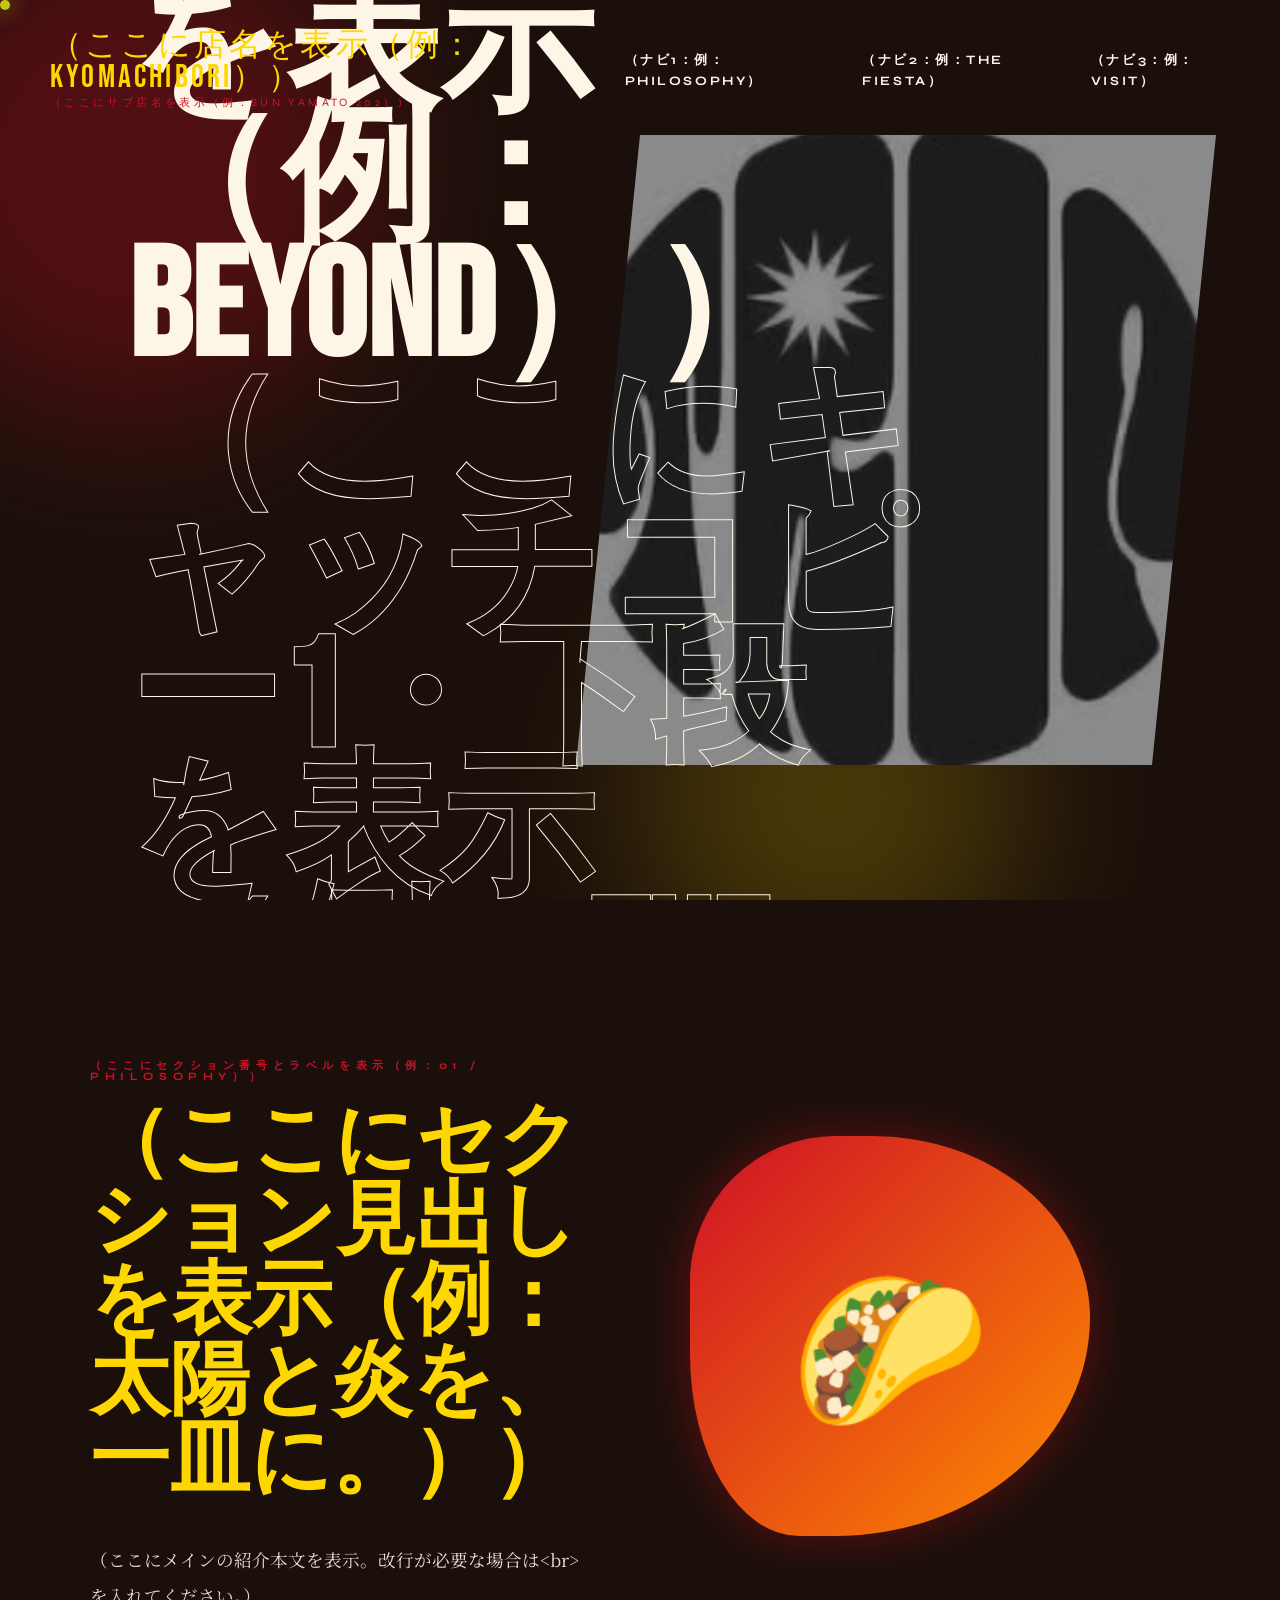
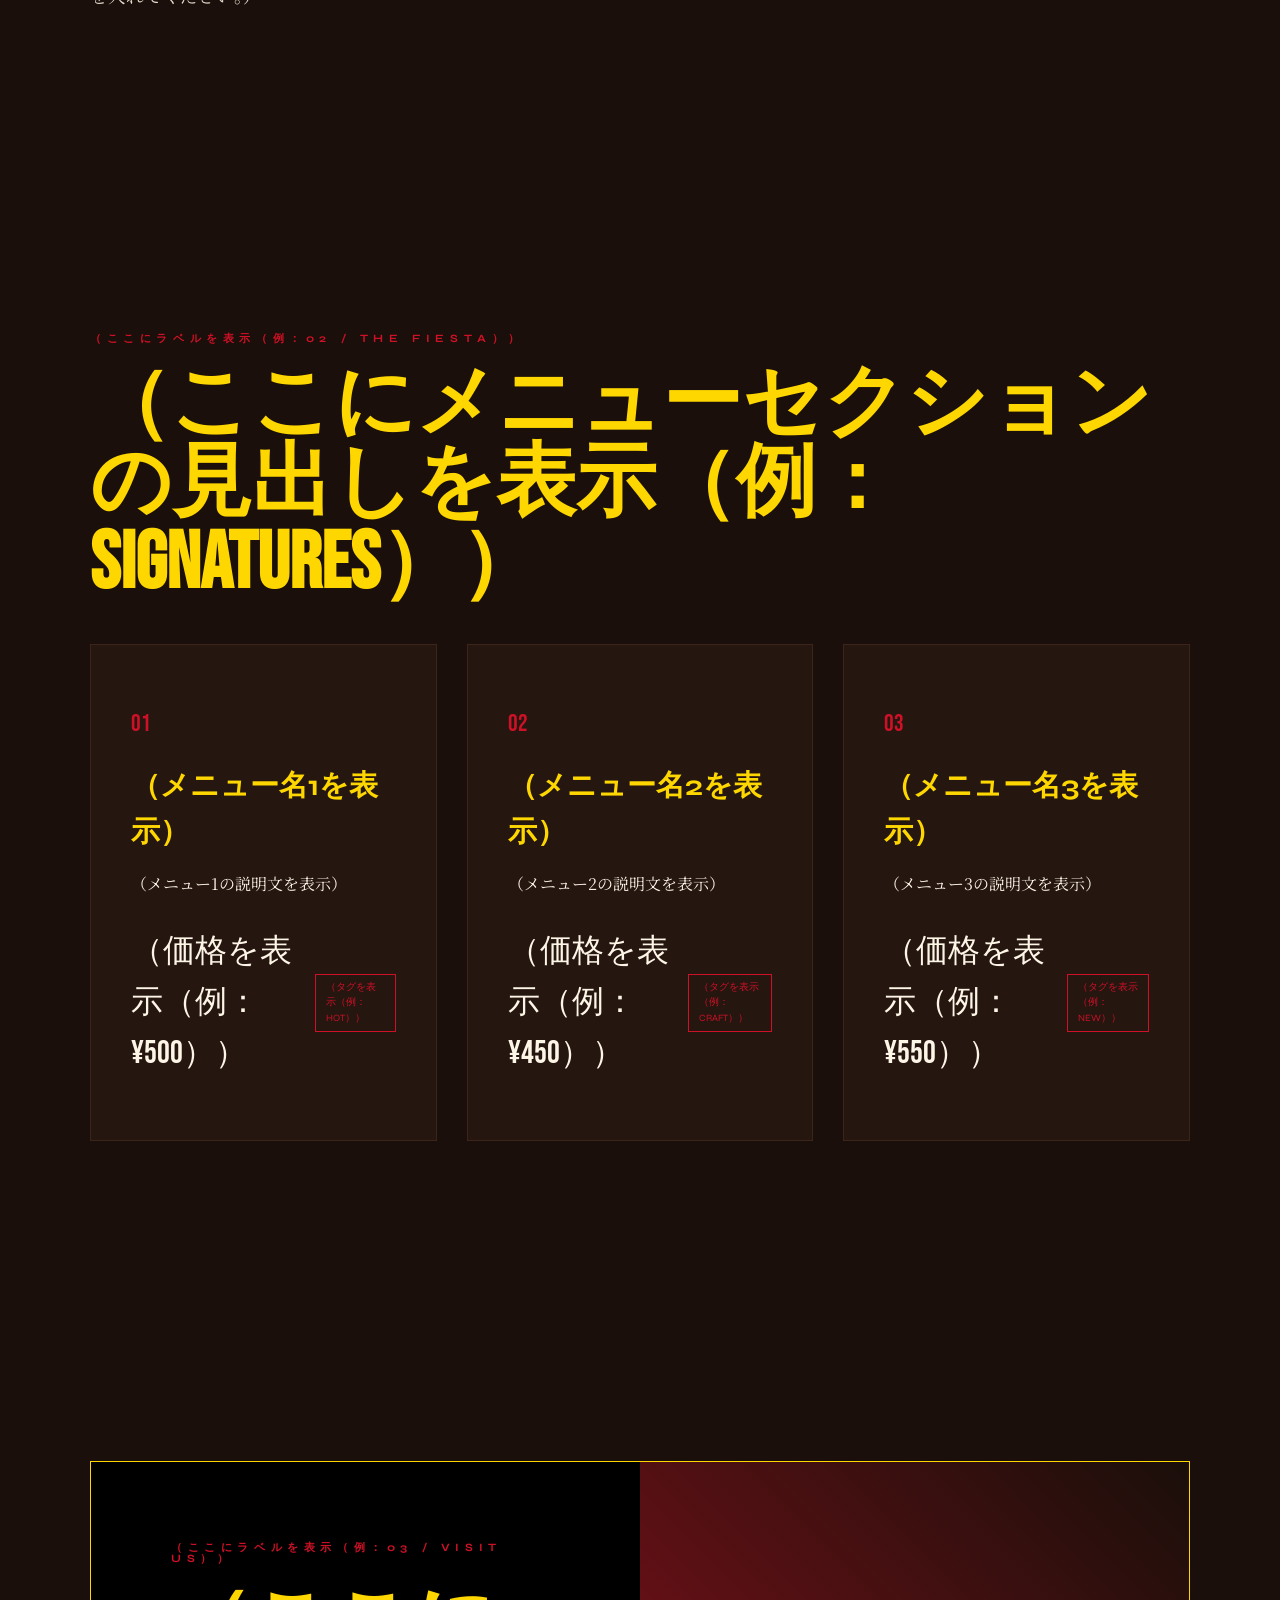
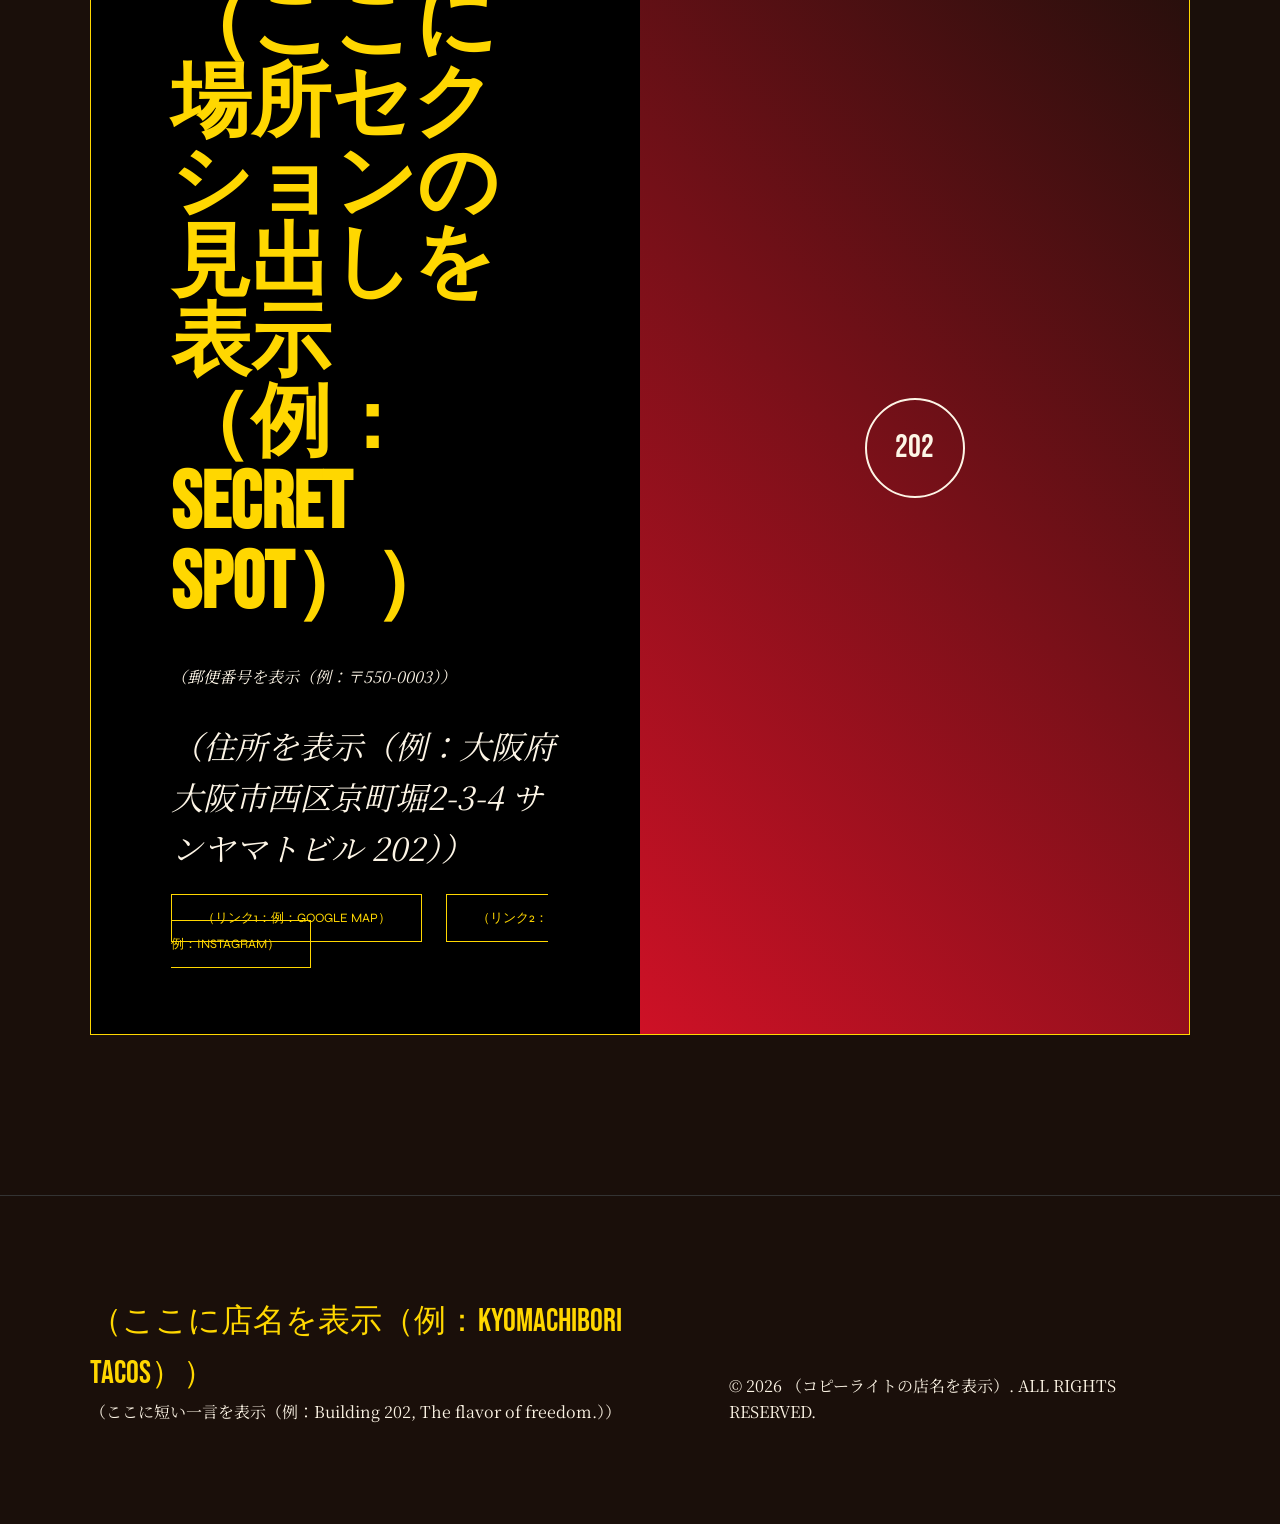
==== index.html @ ca350f66 "Initial commit: Tacos Kyomachibori website" ====
<!DOCTYPE html>
<html lang="ja">
<head>
    <meta charset="UTF-8">
    <meta name="viewport" content="width=device-width, initial-scale=1.0">
    <title>（ここにサイトのタイトルを表示（例：KYOMACHIBORI TACOS））</title>
    <link rel="stylesheet" href="style.css">
    <link rel="preconnect" href="https://fonts.googleapis.com">
    <link rel="preconnect" href="https://fonts.gstatic.com" crossorigin>
    <link href="https://fonts.googleapis.com/css2?family=Bebas+Neue&family=Syne:wght@400;700;800&family=Noto+Serif+JP:wght@400;700&display=swap" rel="stylesheet">
</head>
<body class="craft-mode">
    <div class="noise-overlay"></div>
    <div class="cursor-follower"></div>

    <header class="glass-header">
        <div class="header-content">
            <div class="nav-logo">
                <span class="logo-main">（ここに店名を表示（例：KYOMACHIBORI））</span>
                <span class="logo-tag">（ここにサブ店名を表示（例：SUN YAMATO 202））</span>
            </div>
            <nav class="main-nav">
                <a href="#philosophy" class="nav-link">（ナビ1：例：PHILOSOPHY）</a>
                <a href="#menu" class="nav-link">（ナビ2：例：THE FIESTA）</a>
                <a href="#location" class="nav-link">（ナビ3：例：VISIT）</a>
            </nav>
        </div>
    </header>

    <main>
        <!-- Hero Section -->
        <section id="hero" class="hero-v2">
            <div class="hero-visual-container">
                <div class="hero-img-mask">
                    <div class="hero-img-inner"></div>
                </div>
                <div class="floating-shape shape-1"></div>
                <div class="floating-shape shape-2"></div>
            </div>
            <div class="hero-text-area">
                <div class="badge animate-fade">（ここに短いラベルを表示（例：CRAFTED IN OSAKA））</div>
                <h1 class="hero-title-v2">
                    <span class="t-line-1">（ここにキャッチコピー1・上段を表示（例：BEYOND））</span>
                    <span class="t-line-2">（ここにキャッチコピー1・下段を表示（例：THE SPICE））</span>
                </h1>
                <p class="hero-sub-v2">
                    （ここにヒーローエリアの紹介文を表示（例：大阪・京町堀。静寂の中に潜む、極彩色の味覚。202号室で、タコスは「芸術」へと進化する。））
                </p>
                <div class="hero-scroll-indicator">
                    <span class="mouse"></span>
                    <span class="text">（ここにスクロール指示を表示（例：SCROLL TO DISCOVER））</span>
                </div>
            </div>
        </section>

        <!-- Philosophy Section -->
        <section id="philosophy" class="section-v2">
            <div class="container">
                <div class="split-layout">
                    <div class="split-text animate-reveal">
                        <h2 class="section-heading">
                            <span class="label">（ここにセクション番号とラベルを表示（例：01 / PHILOSOPHY））</span>
                            （ここにセクション見出しを表示（例：太陽と炎を、一皿に。））
                        </h2>
                        <p class="description">
                            （ここにメインの紹介本文を表示。改行が必要な場合は&lt;br&gt;を入れてください。）
                        </p>
                    </div>
                    <div class="split-visual animate-reveal">
                        <div class="organic-blob">
                            <span class="blob-icon">🌮</span>
                        </div>
                    </div>
                </div>
            </div>
        </section>

        <!-- Menu Section -->
        <section id="menu" class="section-v2 bg-warm">
            <div class="container">
                <div class="menu-header">
                    <h2 class="section-heading text-center">
                        <span class="label">（ここにラベルを表示（例：02 / THE FIESTA））</span>
                        （ここにメニューセクションの見出しを表示（例：SIGNATURES））
                    </h2>
                </div>
                <div class="card-grid">
                    <!-- Menu Item 1 -->
                    <div class="menu-card animate-pop">
                        <div class="card-bg"></div>
                        <div class="card-content">
                            <span class="card-num">01</span>
                            <h3>（メニュー名1を表示）</h3>
                            <p>（メニュー1の説明文を表示）</p>
                            <div class="card-footer">
                                <span class="price">（価格を表示（例：¥500））</span>
                                <span class="tag">（タグを表示（例：HOT））</span>
                            </div>
                        </div>
                    </div>
                    <!-- Menu Item 2 -->
                    <div class="menu-card animate-pop">
                        <div class="card-bg"></div>
                        <div class="card-content">
                            <span class="card-num">02</span>
                            <h3>（メニュー名2を表示）</h3>
                            <p>（メニュー2の説明文を表示）</p>
                            <div class="card-footer">
                                <span class="price">（価格を表示（例：¥450））</span>
                                <span class="tag">（タグを表示（例：CRAFT））</span>
                            </div>
                        </div>
                    </div>
                    <!-- Menu Item 3 -->
                    <div class="menu-card animate-pop">
                        <div class="card-bg"></div>
                        <div class="card-content">
                            <span class="card-num">03</span>
                            <h3>（メニュー名3を表示）</h3>
                            <p>（メニュー3の説明文を表示）</p>
                            <div class="card-footer">
                                <span class="price">（価格を表示（例：¥550））</span>
                                <span class="tag">（タグを表示（例：NEW））</span>
                            </div>
                        </div>
                    </div>
                </div>
            </div>
        </section>

        <!-- Location Section -->
        <section id="location" class="section-v2">
            <div class="container">
                <div class="location-box-v2 animate-reveal">
                    <div class="location-details">
                        <h2 class="section-heading">
                            <span class="label">（ここにラベルを表示（例：03 / VISIT US））</span>
                            （ここに場所セクションの見出しを表示（例：SECRET SPOT））
                        </h2>
                        <address>
                            <p class="zip">（郵便番号を表示（例：〒550-0003））</p>
                            <p class="addr">（住所を表示（例：大阪府大阪市西区京町堀2-3-4 サンヤマトビル 202））</p>
                        </address>
                        <div class="contact-links">
                            <a href="#" class="btn-outline">（リンク1：例：GOOGLE MAP）</a>
                            <a href="#" class="btn-outline">（リンク2：例：INSTAGRAM）</a>
                        </div>
                    </div>
                    <div class="location-map-v2">
                        <div class="map-inner">
                            <span class="map-marker">202</span>
                        </div>
                    </div>
                </div>
            </div>
        </section>
    </main>

    <footer class="footer-v2">
        <div class="container">
            <div class="footer-grid">
                <div class="footer-brand">
                    <span class="f-logo">（ここに店名を表示（例：KYOMACHIBORI TACOS））</span>
                    <p>（ここに短い一言を表示（例：Building 202, The flavor of freedom.））</p>
                </div>
                <div class="footer-copy">
                    &copy; 2026 （コピーライトの店名を表示）. ALL RIGHTS RESERVED.
                </div>
            </div>
        </div>
    </footer>

    <script src="script.js"></script>
</body>
</html>
---- style.css ----
:root {
    --bg-dark: #1A0F0A; /* Deep Cocoa Brown */
    --text-light: #FDF5E6; /* Old Lace / Bone White */
    --mexican-yellow: #FFD700;
    --mexican-red: #CE1126;
    --mexican-orange: #FF8C00;
    --soft-gray: #a0a0a0;
    --ease-out-expo: cubic-bezier(0.19, 1, 0.22, 1);
    --ease-in-out: cubic-bezier(0.65, 0, 0.35, 1);
}

* {
    margin: 0;
    padding: 0;
    box-sizing: border-box;
    cursor: none;
}

body {
    font-family: 'Noto Serif JP', serif;
    background-color: var(--bg-dark);
    color: var(--text-light);
    line-height: 1.6;
    overflow-x: hidden;
    -webkit-font-smoothing: antialiased;
}

/* Noise Overlay - The "Good Feeling" Texture */
.noise-overlay {
    position: fixed;
    top: 0;
    left: 0;
    width: 100%;
    height: 100%;
    background-image: url('https://www.transparenttextures.com/patterns/p6.png');
    opacity: 0.15;
    pointer-events: none;
    z-index: 9999;
}

/* Custom Cursor - Magnetic Follower */
.cursor-follower {
    position: fixed;
    top: 0;
    left: 0;
    width: 10px;
    height: 10px;
    background: var(--mexican-yellow);
    border-radius: 50%;
    z-index: 9998;
    pointer-events: none;
    mix-blend-mode: difference;
    box-shadow: 0 0 20px var(--mexican-yellow);
    transition: transform 0.1s var(--ease-out-expo);
}

/* Glass Header */
.glass-header {
    position: fixed;
    top: 0;
    width: 100%;
    z-index: 1000;
    padding: 30px 0;
}

.header-content {
    max-width: 1400px;
    margin: 0 auto;
    padding: 0 50px;
    display: flex;
    justify-content: space-between;
    align-items: center;
}

.nav-logo {
    display: flex;
    flex-direction: column;
}

.logo-main {
    font-family: 'Bebas Neue', cursive;
    font-size: 2rem;
    letter-spacing: 0.1em;
    line-height: 1;
    color: var(--mexican-yellow);
}

.logo-tag {
    font-family: 'Syne', sans-serif;
    font-size: 0.7rem;
    letter-spacing: 0.3em;
    color: var(--mexican-red);
}

.main-nav {
    display: flex;
    gap: 40px;
}

.nav-link {
    text-decoration: none;
    color: var(--text-light);
    font-family: 'Syne', sans-serif;
    font-size: 0.8rem;
    font-weight: 700;
    letter-spacing: 0.2em;
    position: relative;
    padding: 5px 0;
}

.nav-link::after {
    content: '';
    position: absolute;
    bottom: 0;
    left: 0;
    width: 0;
    height: 1px;
    background-color: var(--mexican-yellow);
    transition: width 0.4s var(--ease-out-expo);
}

.nav-link:hover::after {
    width: 100%;
}

/* Hero Section V2 - Cinematic */
.hero-v2 {
    height: 100vh;
    display: flex;
    align-items: center;
    position: relative;
    padding: 0 10%;
    overflow: hidden;
}

.hero-visual-container {
    position: absolute;
    top: 0;
    left: 0;
    width: 100%;
    height: 100%;
    z-index: -1;
}

.hero-img-mask {
    position: absolute;
    right: 5%;
    top: 50%;
    transform: translateY(-50%);
    width: 50vw;
    height: 70vh;
    clip-path: polygon(10% 0, 100% 0, 90% 100%, 0 100%);
    overflow: hidden;
}

.hero-img-inner {
    width: 100%;
    height: 100%;
    background: url('img/wMYVcj7gqaZOncp1772990910_1772990914.png') no-repeat center center/cover;
    filter: brightness(0.6) contrast(1.1);
}

.floating-shape {
    position: absolute;
    border-radius: 50%;
    filter: blur(80px);
    z-index: -2;
}

.shape-1 {
    width: 40vw;
    height: 40vw;
    background: var(--mexican-red);
    top: -10%;
    left: -10%;
    opacity: 0.3;
}

.shape-2 {
    width: 30vw;
    height: 30vw;
    background: var(--mexican-yellow);
    bottom: -10%;
    right: 20%;
    opacity: 0.2;
}

.hero-text-area {
    position: relative;
    z-index: 10;
    max-width: 800px;
}

.badge {
    font-family: 'Syne', sans-serif;
    font-size: 0.8rem;
    letter-spacing: 0.3em;
    color: var(--mexican-yellow);
    border-left: 2px solid var(--mexican-red);
    padding-left: 15px;
    margin-bottom: 20px;
}

.hero-title-v2 {
    font-family: 'Bebas Neue', cursive;
    font-size: clamp(4rem, 12vw, 10rem);
    line-height: 0.85;
    margin-bottom: 30px;
}

.t-line-2 {
    color: transparent;
    -webkit-text-stroke: 1px var(--text-light);
    display: block;
}

.hero-sub-v2 {
    font-size: 1.1rem;
    max-width: 500px;
    margin-bottom: 50px;
    opacity: 0.8;
}

/* Sections V2 */
.section-v2 {
    padding: 160px 0;
    position: relative;
}

.container {
    max-width: 1200px;
    margin: 0 auto;
    padding: 0 50px;
}

.label {
    display: block;
    font-family: 'Syne', sans-serif;
    font-size: 0.7rem;
    letter-spacing: 0.5em;
    color: var(--mexican-red);
    margin-bottom: 20px;
}

.section-heading {
    font-family: 'Bebas Neue', cursive;
    font-size: 5rem;
    line-height: 1;
    margin-bottom: 40px;
    color: var(--mexican-yellow);
}

/* Split Layout */
.split-layout {
    display: grid;
    grid-template-columns: 1fr 1fr;
    gap: 100px;
    align-items: center;
}

.description {
    font-size: 1.1rem;
    line-height: 2;
    opacity: 0.9;
}

.organic-blob {
    width: 400px;
    height: 400px;
    background: linear-gradient(135deg, var(--mexican-red), var(--mexican-orange));
    border-radius: 40% 60% 70% 30% / 40% 50% 60% 50%;
    display: flex;
    align-items: center;
    justify-content: center;
    font-size: 10rem;
    box-shadow: 0 0 50px rgba(206, 17, 38, 0.4);
    animation: blobMove 10s infinite alternate ease-in-out;
}

@keyframes blobMove {
    0% { border-radius: 40% 60% 70% 30% / 40% 50% 60% 50%; }
    100% { border-radius: 60% 40% 30% 70% / 50% 60% 40% 60%; }
}

/* Menu Grid - High Contrast */
.card-grid {
    display: grid;
    grid-template-columns: repeat(3, 1fr);
    gap: 30px;
}

.menu-card {
    position: relative;
    padding: 60px 40px;
    background: #251610;
    border: 1px solid #3d241a;
    transition: transform 0.5s var(--ease-out-expo);
    overflow: hidden;
}

.menu-card:hover {
    transform: translateY(-20px) rotate(2deg);
    border-color: var(--mexican-yellow);
}

.card-num {
    font-family: 'Bebas Neue', cursive;
    font-size: 1.5rem;
    color: var(--mexican-red);
    margin-bottom: 20px;
    display: block;
}

.menu-card h3 {
    font-family: 'Syne', sans-serif;
    font-size: 1.8rem;
    margin-bottom: 15px;
    color: var(--mexican-yellow);
}

.card-footer {
    margin-top: 30px;
    display: flex;
    justify-content: space-between;
    align-items: center;
}

.price { font-family: 'Bebas Neue', cursive; font-size: 2rem; color: var(--text-light); }
.tag { font-family: 'Syne', sans-serif; font-size: 0.6rem; padding: 5px 10px; border: 1px solid var(--mexican-red); color: var(--mexican-red); }

/* Location Box - The Secret Spot */
.location-box-v2 {
    display: grid;
    grid-template-columns: 1fr 1fr;
    background: #000;
    border: 1px solid var(--mexican-yellow);
}

.location-details { padding: 80px; }
.addr { font-size: 2rem; margin: 30px 0; font-family: 'Noto Serif JP', serif; }

.btn-outline {
    text-decoration: none;
    color: var(--mexican-yellow);
    border: 1px solid var(--mexican-yellow);
    padding: 15px 30px;
    font-family: 'Syne', sans-serif;
    font-size: 0.8rem;
    margin-right: 20px;
    transition: 0.3s;
}

.btn-outline:hover { background: var(--mexican-yellow); color: var(--bg-dark); }

.location-map-v2 {
    background: linear-gradient(45deg, var(--mexican-red), var(--bg-dark));
    display: flex;
    align-items: center;
    justify-content: center;
}

.map-inner {
    width: 100px;
    height: 100px;
    border: 2px solid var(--text-light);
    border-radius: 50%;
    display: flex;
    align-items: center;
    justify-content: center;
    font-family: 'Bebas Neue', cursive;
    font-size: 2rem;
}

/* Footer */
.footer-v2 { padding: 100px 0; border-top: 1px solid #333; }
.footer-grid { display: flex; justify-content: space-between; align-items: flex-end; }
.f-logo { font-family: 'Bebas Neue', cursive; font-size: 2rem; color: var(--mexican-yellow); }

/* Animations */
.animate-reveal {
    opacity: 0;
    transform: translateY(60px);
    transition: 1.2s var(--ease-out-expo);
}

.animate-reveal.is-visible {
    opacity: 1;
    transform: translateY(0);
}

@media (max-width: 1024px) {
    .split-layout, .card-grid, .location-box-v2 { grid-template-columns: 1fr; }
    .hero-img-mask { width: 100vw; right: 0; opacity: 0.3; }
    .hero-title-v2 { font-size: 5rem; }
}
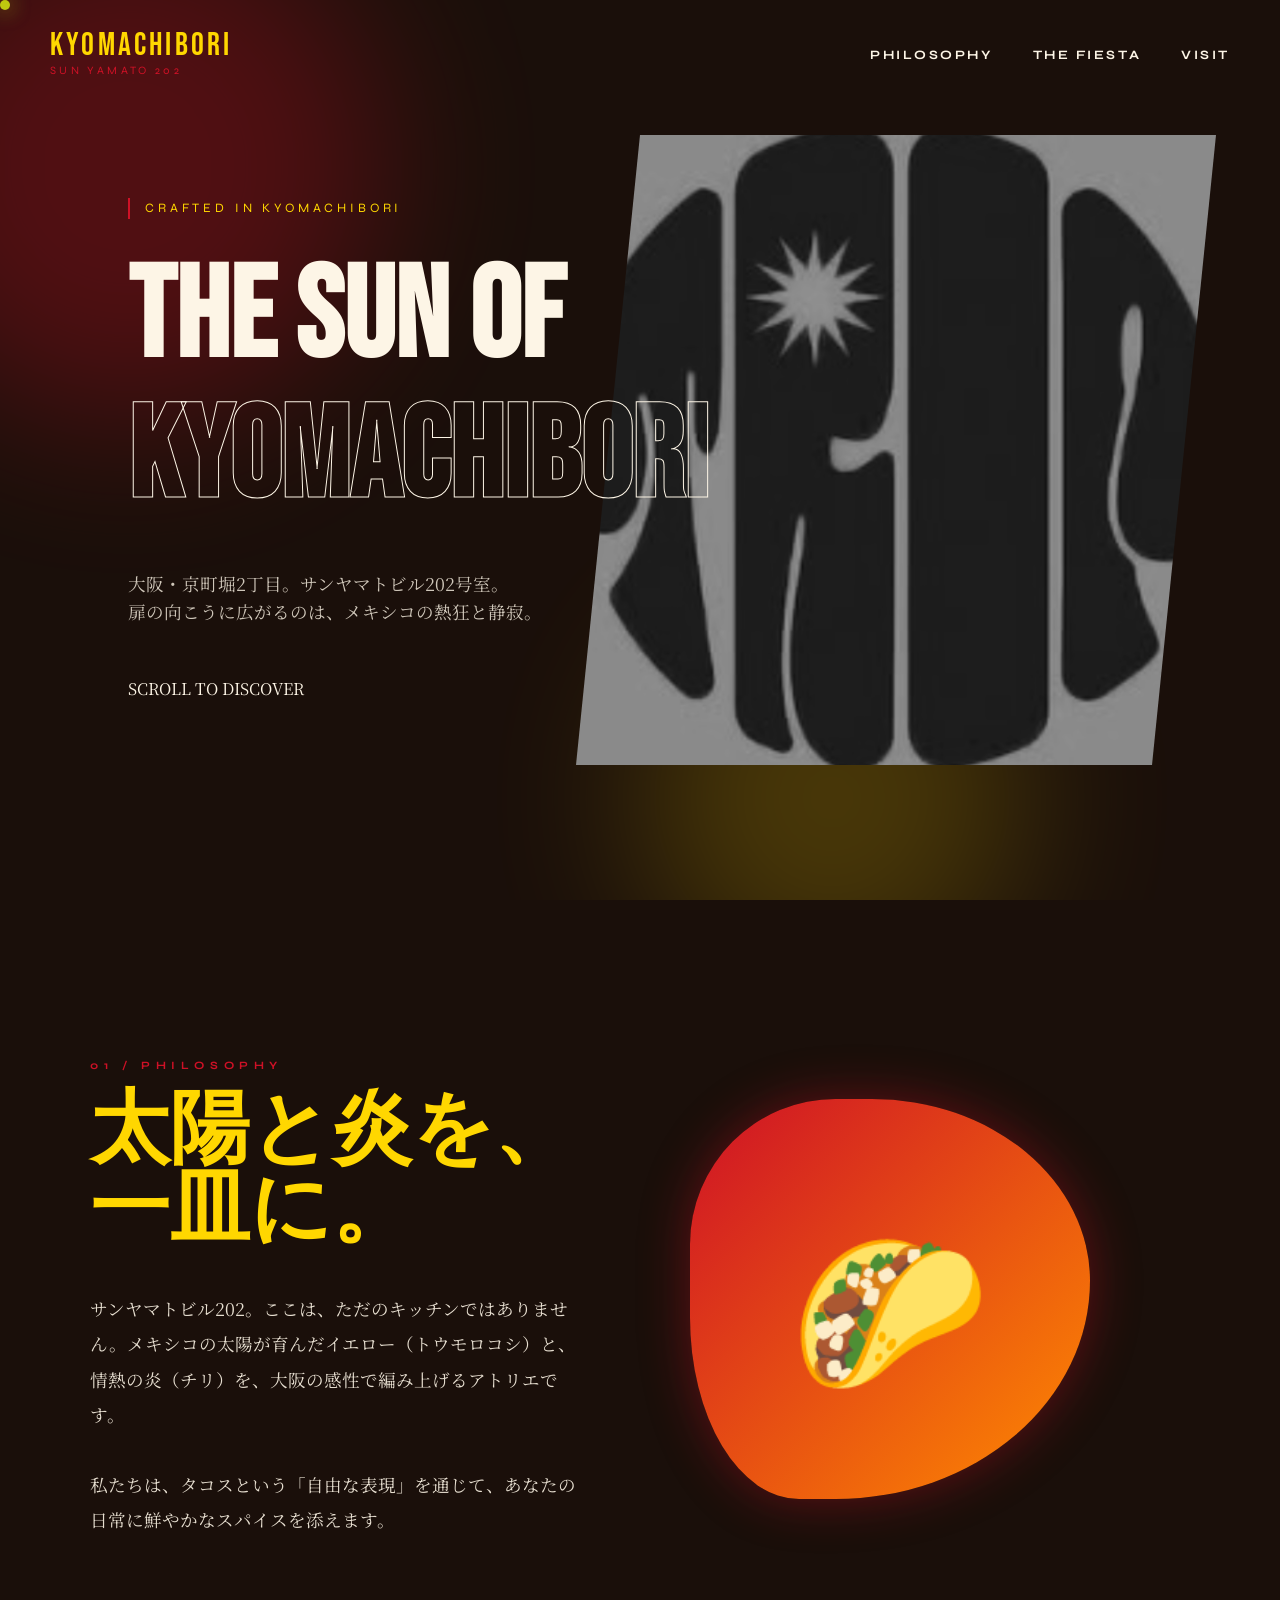
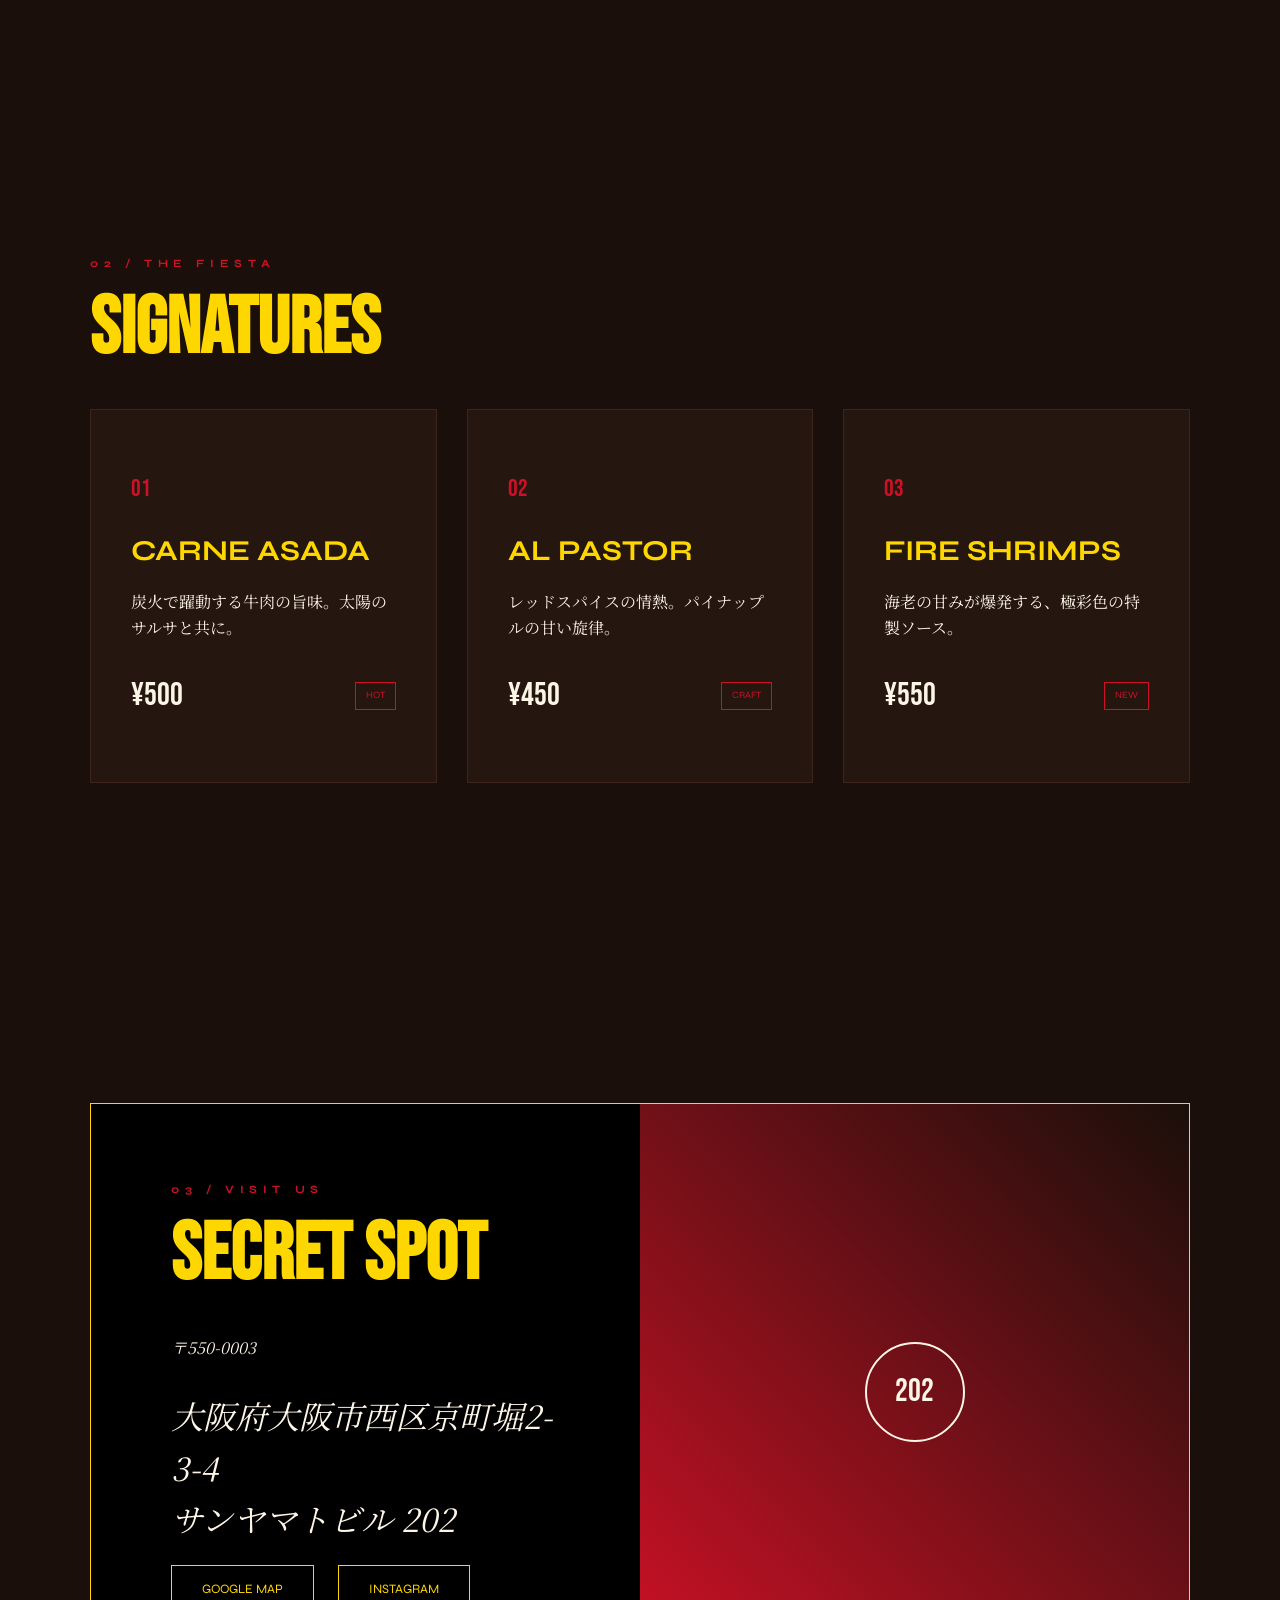
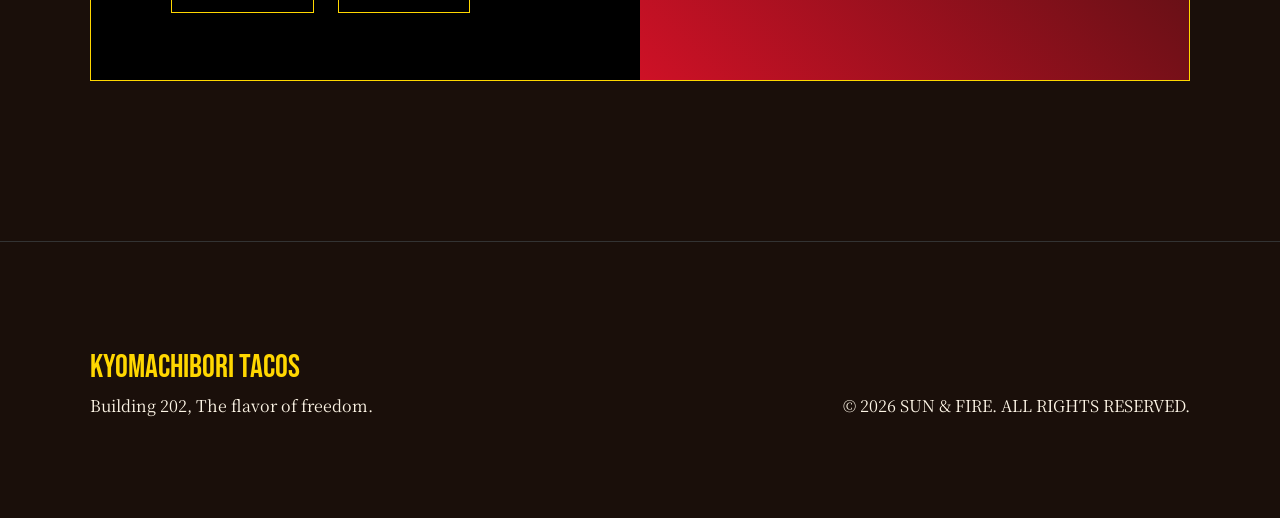
==== commit eca31e7b: "Fix hero title clipping and add sample catchcopy" ====
--- a/index.html
+++ b/index.html
@@ -3,7 +3,7 @@
 <head>
     <meta charset="UTF-8">
     <meta name="viewport" content="width=device-width, initial-scale=1.0">
-    <title>（ここにサイトのタイトルを表示（例：KYOMACHIBORI TACOS））</title>
+    <title>KYOMACHIBORI TACOS | Room 202 - The Art of Spice</title>
     <link rel="stylesheet" href="style.css">
     <link rel="preconnect" href="https://fonts.googleapis.com">
     <link rel="preconnect" href="https://fonts.gstatic.com" crossorigin>
@@ -16,13 +16,13 @@
     <header class="glass-header">
         <div class="header-content">
             <div class="nav-logo">
-                <span class="logo-main">（ここに店名を表示（例：KYOMACHIBORI））</span>
-                <span class="logo-tag">（ここにサブ店名を表示（例：SUN YAMATO 202））</span>
+                <span class="logo-main">KYOMACHIBORI</span>
+                <span class="logo-tag">SUN YAMATO 202</span>
             </div>
             <nav class="main-nav">
-                <a href="#philosophy" class="nav-link">（ナビ1：例：PHILOSOPHY）</a>
-                <a href="#menu" class="nav-link">（ナビ2：例：THE FIESTA）</a>
-                <a href="#location" class="nav-link">（ナビ3：例：VISIT）</a>
+                <a href="#philosophy" class="nav-link">PHILOSOPHY</a>
+                <a href="#menu" class="nav-link">THE FIESTA</a>
+                <a href="#location" class="nav-link">VISIT</a>
             </nav>
         </div>
     </header>
@@ -38,17 +38,18 @@
                 <div class="floating-shape shape-2"></div>
             </div>
             <div class="hero-text-area">
-                <div class="badge animate-fade">（ここに短いラベルを表示（例：CRAFTED IN OSAKA））</div>
+                <div class="badge animate-fade">CRAFTED IN KYOMACHIBORI</div>
                 <h1 class="hero-title-v2">
-                    <span class="t-line-1">（ここにキャッチコピー1・上段を表示（例：BEYOND））</span>
-                    <span class="t-line-2">（ここにキャッチコピー1・下段を表示（例：THE SPICE））</span>
+                    <span class="t-line-1">THE SUN OF</span>
+                    <span class="t-line-2">KYOMACHIBORI</span>
                 </h1>
                 <p class="hero-sub-v2">
-                    （ここにヒーローエリアの紹介文を表示（例：大阪・京町堀。静寂の中に潜む、極彩色の味覚。202号室で、タコスは「芸術」へと進化する。））
+                    大阪・京町堀2丁目。サンヤマトビル202号室。<br>
+                    扉の向こうに広がるのは、メキシコの熱狂と静寂。
                 </p>
                 <div class="hero-scroll-indicator">
                     <span class="mouse"></span>
-                    <span class="text">（ここにスクロール指示を表示（例：SCROLL TO DISCOVER））</span>
+                    <span class="text">SCROLL TO DISCOVER</span>
                 </div>
             </div>
         </section>
@@ -59,11 +60,12 @@
                 <div class="split-layout">
                     <div class="split-text animate-reveal">
                         <h2 class="section-heading">
-                            <span class="label">（ここにセクション番号とラベルを表示（例：01 / PHILOSOPHY））</span>
-                            （ここにセクション見出しを表示（例：太陽と炎を、一皿に。））
+                            <span class="label">01 / PHILOSOPHY</span>
+                            太陽と炎を、<br>一皿に。
                         </h2>
                         <p class="description">
-                            （ここにメインの紹介本文を表示。改行が必要な場合は&lt;br&gt;を入れてください。）
+                            サンヤマトビル202。ここは、ただのキッチンではありません。メキシコの太陽が育んだイエロー（トウモロコシ）と、情熱の炎（チリ）を、大阪の感性で編み上げるアトリエです。<br><br>
+                            私たちは、タコスという「自由な表現」を通じて、あなたの日常に鮮やかなスパイスを添えます。
                         </p>
                     </div>
                     <div class="split-visual animate-reveal">
@@ -80,47 +82,44 @@
             <div class="container">
                 <div class="menu-header">
                     <h2 class="section-heading text-center">
-                        <span class="label">（ここにラベルを表示（例：02 / THE FIESTA））</span>
-                        （ここにメニューセクションの見出しを表示（例：SIGNATURES））
+                        <span class="label">02 / THE FIESTA</span>
+                        SIGNATURES
                     </h2>
                 </div>
                 <div class="card-grid">
-                    <!-- Menu Item 1 -->
                     <div class="menu-card animate-pop">
                         <div class="card-bg"></div>
                         <div class="card-content">
                             <span class="card-num">01</span>
-                            <h3>（メニュー名1を表示）</h3>
-                            <p>（メニュー1の説明文を表示）</p>
+                            <h3>CARNE ASADA</h3>
+                            <p>炭火で躍動する牛肉の旨味。太陽のサルサと共に。</p>
                             <div class="card-footer">
-                                <span class="price">（価格を表示（例：¥500））</span>
-                                <span class="tag">（タグを表示（例：HOT））</span>
+                                <span class="price">¥500</span>
+                                <span class="tag">HOT</span>
                             </div>
                         </div>
                     </div>
-                    <!-- Menu Item 2 -->
                     <div class="menu-card animate-pop">
                         <div class="card-bg"></div>
                         <div class="card-content">
                             <span class="card-num">02</span>
-                            <h3>（メニュー名2を表示）</h3>
-                            <p>（メニュー2の説明文を表示）</p>
+                            <h3>AL PASTOR</h3>
+                            <p>レッドスパイスの情熱。パイナップルの甘い旋律。</p>
                             <div class="card-footer">
-                                <span class="price">（価格を表示（例：¥450））</span>
-                                <span class="tag">（タグを表示（例：CRAFT））</span>
+                                <span class="price">¥450</span>
+                                <span class="tag">CRAFT</span>
                             </div>
                         </div>
                     </div>
-                    <!-- Menu Item 3 -->
                     <div class="menu-card animate-pop">
                         <div class="card-bg"></div>
                         <div class="card-content">
                             <span class="card-num">03</span>
-                            <h3>（メニュー名3を表示）</h3>
-                            <p>（メニュー3の説明文を表示）</p>
+                            <h3>FIRE SHRIMPS</h3>
+                            <p>海老の甘みが爆発する、極彩色の特製ソース。</p>
                             <div class="card-footer">
-                                <span class="price">（価格を表示（例：¥550））</span>
-                                <span class="tag">（タグを表示（例：NEW））</span>
+                                <span class="price">¥550</span>
+                                <span class="tag">NEW</span>
                             </div>
                         </div>
                     </div>
@@ -134,16 +133,16 @@
                 <div class="location-box-v2 animate-reveal">
                     <div class="location-details">
                         <h2 class="section-heading">
-                            <span class="label">（ここにラベルを表示（例：03 / VISIT US））</span>
-                            （ここに場所セクションの見出しを表示（例：SECRET SPOT））
+                            <span class="label">03 / VISIT US</span>
+                            SECRET SPOT
                         </h2>
                         <address>
-                            <p class="zip">（郵便番号を表示（例：〒550-0003））</p>
-                            <p class="addr">（住所を表示（例：大阪府大阪市西区京町堀2-3-4 サンヤマトビル 202））</p>
+                            <p class="zip">〒550-0003</p>
+                            <p class="addr">大阪府大阪市西区京町堀2-3-4<br>サンヤマトビル 202</p>
                         </address>
                         <div class="contact-links">
-                            <a href="#" class="btn-outline">（リンク1：例：GOOGLE MAP）</a>
-                            <a href="#" class="btn-outline">（リンク2：例：INSTAGRAM）</a>
+                            <a href="#" class="btn-outline">GOOGLE MAP</a>
+                            <a href="#" class="btn-outline">INSTAGRAM</a>
                         </div>
                     </div>
                     <div class="location-map-v2">
@@ -160,11 +159,11 @@
         <div class="container">
             <div class="footer-grid">
                 <div class="footer-brand">
-                    <span class="f-logo">（ここに店名を表示（例：KYOMACHIBORI TACOS））</span>
-                    <p>（ここに短い一言を表示（例：Building 202, The flavor of freedom.））</p>
+                    <span class="f-logo">KYOMACHIBORI TACOS</span>
+                    <p>Building 202, The flavor of freedom.</p>
                 </div>
                 <div class="footer-copy">
-                    &copy; 2026 （コピーライトの店名を表示）. ALL RIGHTS RESERVED.
+                    &copy; 2026 SUN & FIRE. ALL RIGHTS RESERVED.
                 </div>
             </div>
         </div>
--- a/style.css
+++ b/style.css
@@ -203,9 +203,10 @@
 
 .hero-title-v2 {
     font-family: 'Bebas Neue', cursive;
-    font-size: clamp(4rem, 12vw, 10rem);
-    line-height: 0.85;
+    font-size: clamp(3.5rem, 10vw, 8.5rem); /* 少しサイズを抑えて確実に見切れないように調整 */
+    line-height: 1.1; /* 見切れ防止のため余裕を持たせる */
     margin-bottom: 30px;
+    padding: 10px 0; /* 上下の見切れを防止 */
 }
 
 .t-line-2 {
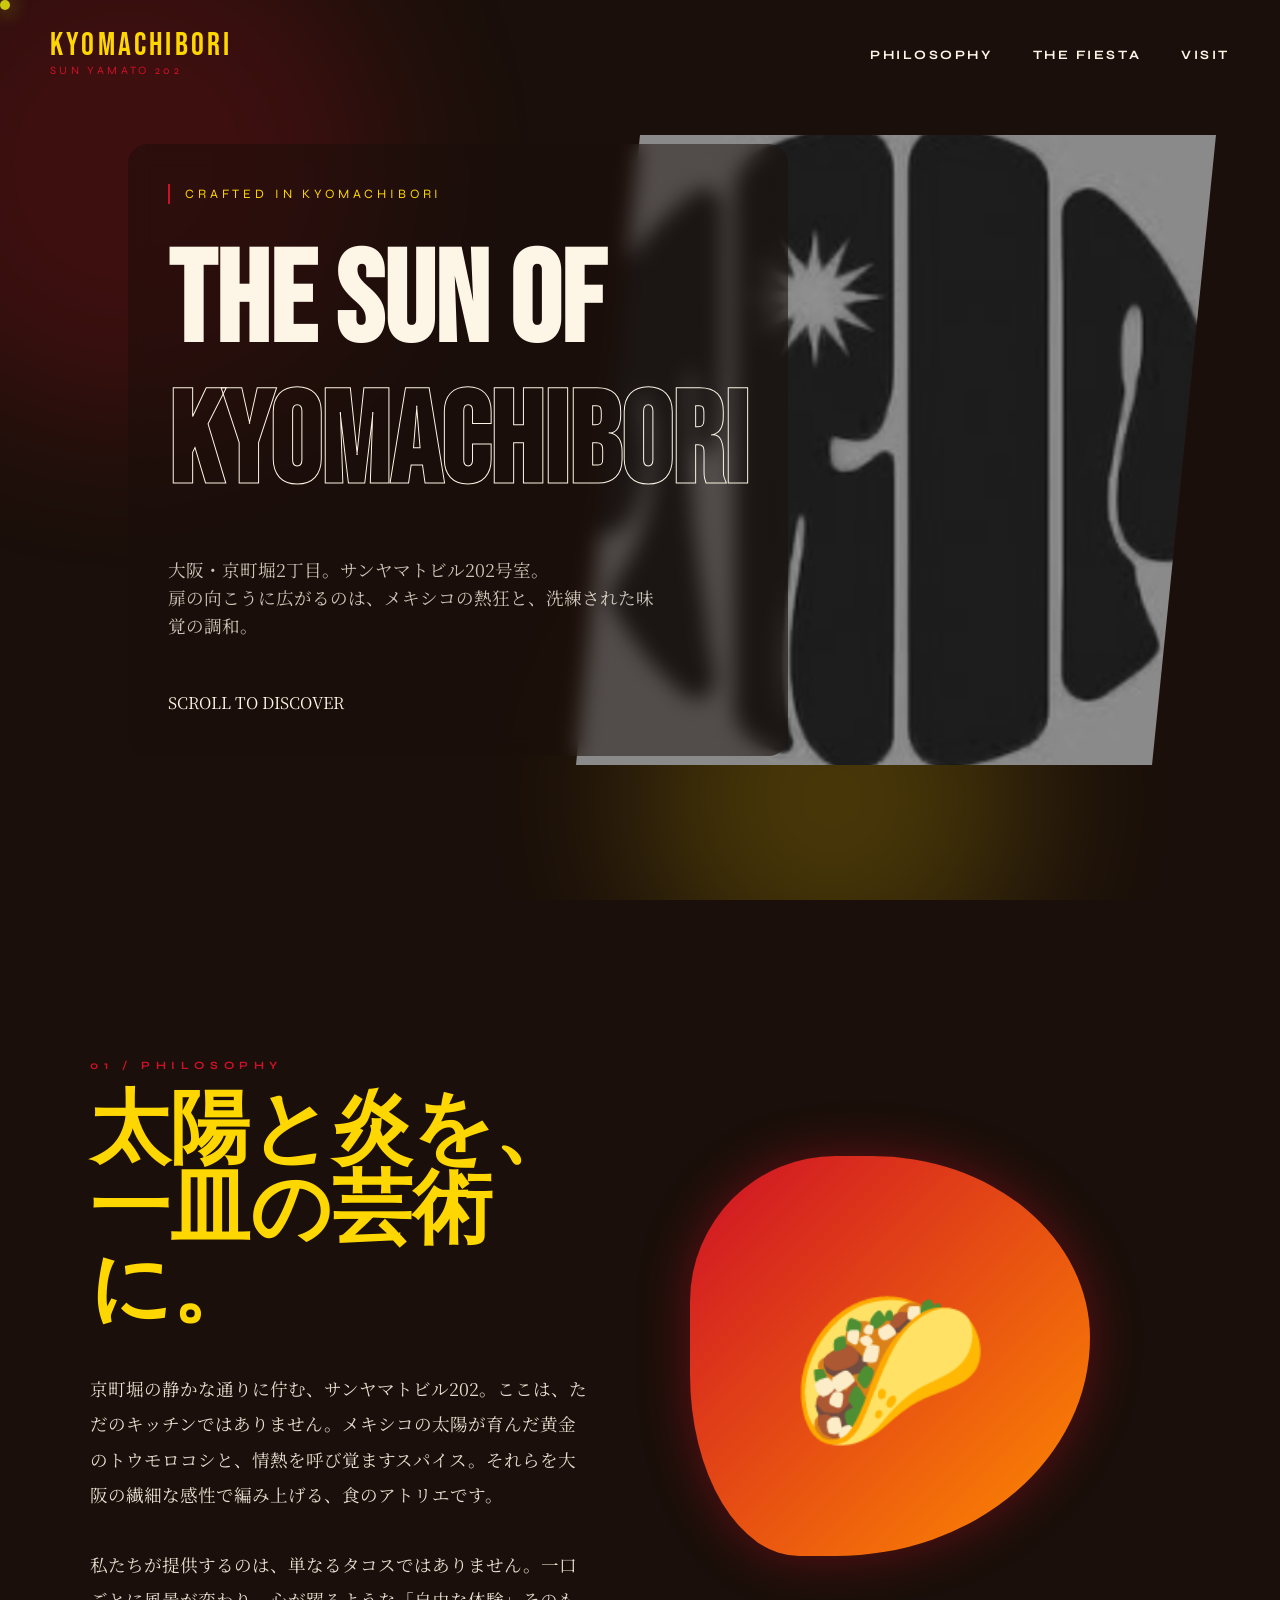
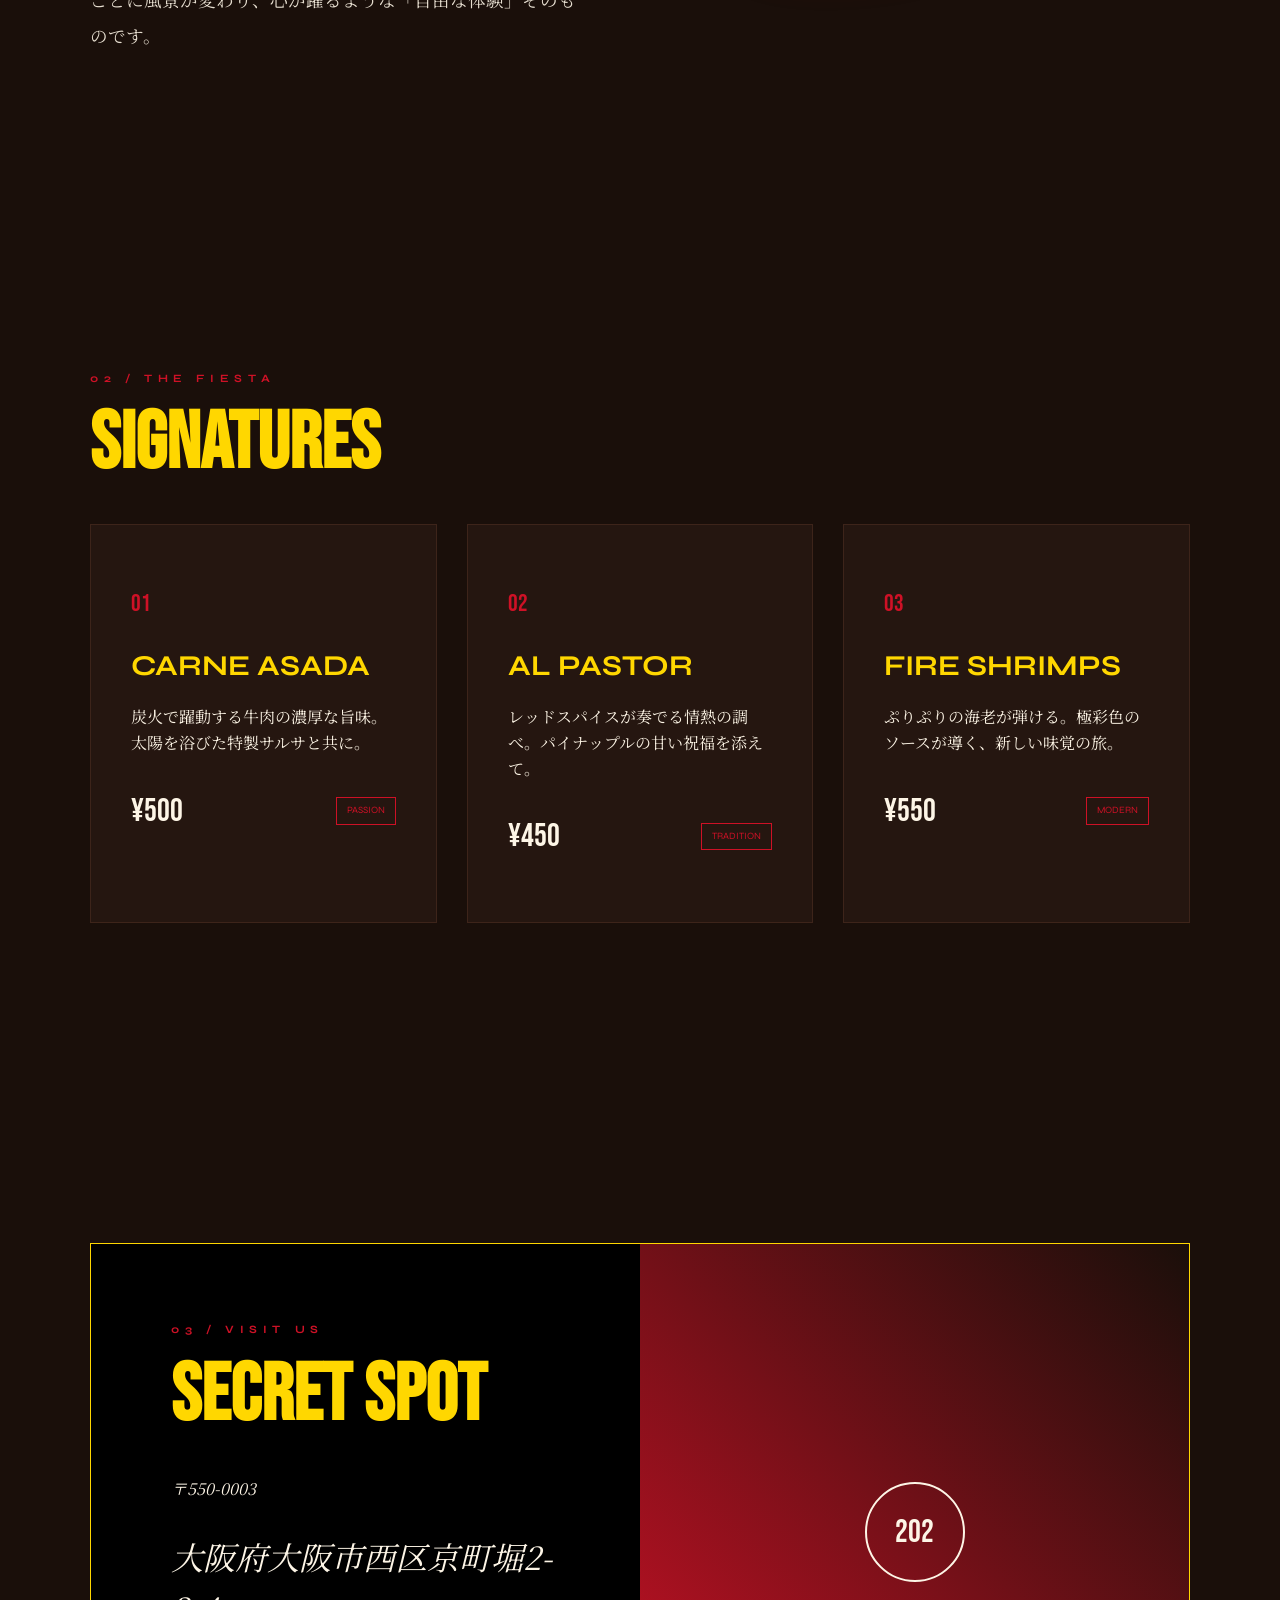
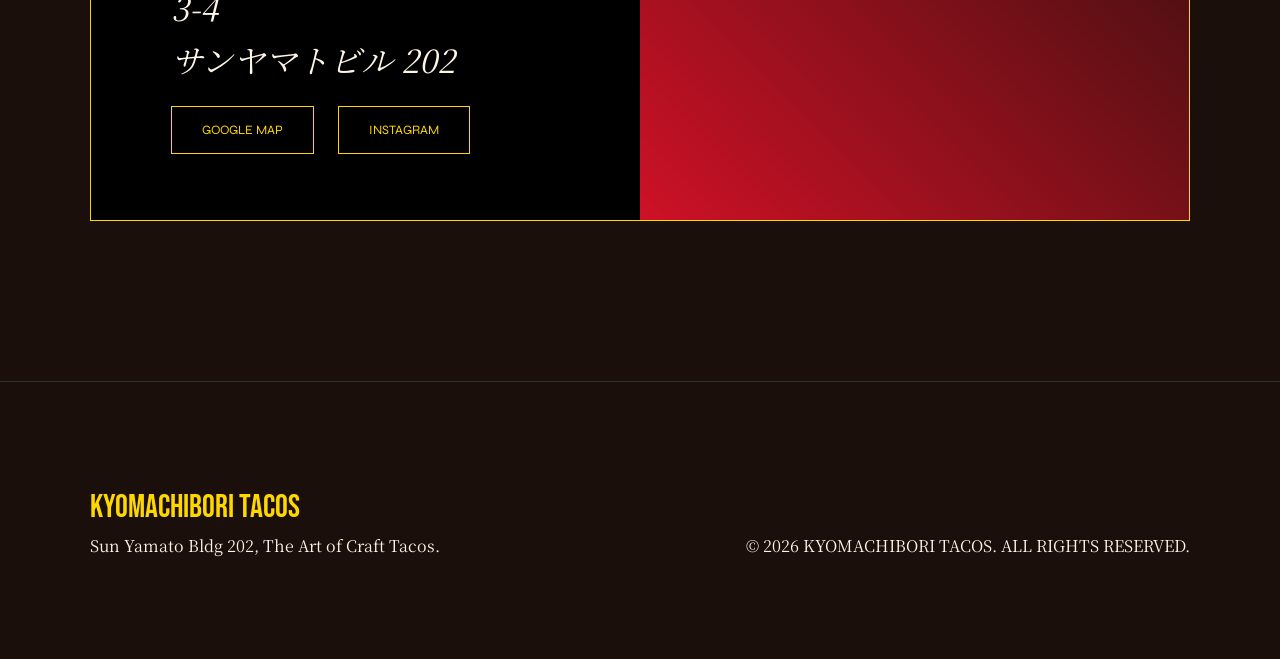
==== commit 8e7ae8e9: "Final Polish: Restore sample copy and fix element overlapping" ====
--- a/index.html
+++ b/index.html
@@ -34,6 +34,7 @@
                 <div class="hero-img-mask">
                     <div class="hero-img-inner"></div>
                 </div>
+                <!-- 視覚効果としてのシェイプはテキストの背後に配置 -->
                 <div class="floating-shape shape-1"></div>
                 <div class="floating-shape shape-2"></div>
             </div>
@@ -45,7 +46,7 @@
                 </h1>
                 <p class="hero-sub-v2">
                     大阪・京町堀2丁目。サンヤマトビル202号室。<br>
-                    扉の向こうに広がるのは、メキシコの熱狂と静寂。
+                    扉の向こうに広がるのは、メキシコの熱狂と、洗練された味覚の調和。
                 </p>
                 <div class="hero-scroll-indicator">
                     <span class="mouse"></span>
@@ -61,11 +62,11 @@
                     <div class="split-text animate-reveal">
                         <h2 class="section-heading">
                             <span class="label">01 / PHILOSOPHY</span>
-                            太陽と炎を、<br>一皿に。
+                            太陽と炎を、<br>一皿の芸術に。
                         </h2>
                         <p class="description">
-                            サンヤマトビル202。ここは、ただのキッチンではありません。メキシコの太陽が育んだイエロー（トウモロコシ）と、情熱の炎（チリ）を、大阪の感性で編み上げるアトリエです。<br><br>
-                            私たちは、タコスという「自由な表現」を通じて、あなたの日常に鮮やかなスパイスを添えます。
+                            京町堀の静かな通りに佇む、サンヤマトビル202。ここは、ただのキッチンではありません。メキシコの太陽が育んだ黄金のトウモロコシと、情熱を呼び覚ますスパイス。それらを大阪の繊細な感性で編み上げる、食のアトリエです。<br><br>
+                            私たちが提供するのは、単なるタコスではありません。一口ごとに風景が変わり、心が躍るような「自由な体験」そのものです。
                         </p>
                     </div>
                     <div class="split-visual animate-reveal">
@@ -92,10 +93,10 @@
                         <div class="card-content">
                             <span class="card-num">01</span>
                             <h3>CARNE ASADA</h3>
-                            <p>炭火で躍動する牛肉の旨味。太陽のサルサと共に。</p>
+                            <p>炭火で躍動する牛肉の濃厚な旨味。太陽を浴びた特製サルサと共に。</p>
                             <div class="card-footer">
                                 <span class="price">¥500</span>
-                                <span class="tag">HOT</span>
+                                <span class="tag">PASSION</span>
                             </div>
                         </div>
                     </div>
@@ -104,10 +105,10 @@
                         <div class="card-content">
                             <span class="card-num">02</span>
                             <h3>AL PASTOR</h3>
-                            <p>レッドスパイスの情熱。パイナップルの甘い旋律。</p>
+                            <p>レッドスパイスが奏でる情熱の調べ。パイナップルの甘い祝福を添えて。</p>
                             <div class="card-footer">
                                 <span class="price">¥450</span>
-                                <span class="tag">CRAFT</span>
+                                <span class="tag">TRADITION</span>
                             </div>
                         </div>
                     </div>
@@ -116,10 +117,10 @@
                         <div class="card-content">
                             <span class="card-num">03</span>
                             <h3>FIRE SHRIMPS</h3>
-                            <p>海老の甘みが爆発する、極彩色の特製ソース。</p>
+                            <p>ぷりぷりの海老が弾ける。極彩色のソースが導く、新しい味覚の旅。</p>
                             <div class="card-footer">
                                 <span class="price">¥550</span>
-                                <span class="tag">NEW</span>
+                                <span class="tag">MODERN</span>
                             </div>
                         </div>
                     </div>
@@ -160,10 +161,10 @@
             <div class="footer-grid">
                 <div class="footer-brand">
                     <span class="f-logo">KYOMACHIBORI TACOS</span>
-                    <p>Building 202, The flavor of freedom.</p>
+                    <p>Sun Yamato Bldg 202, The Art of Craft Tacos.</p>
                 </div>
                 <div class="footer-copy">
-                    &copy; 2026 SUN & FIRE. ALL RIGHTS RESERVED.
+                    &copy; 2026 KYOMACHIBORI TACOS. ALL RIGHTS RESERVED.
                 </div>
             </div>
         </div>
--- a/style.css
+++ b/style.css
@@ -139,7 +139,7 @@
     left: 0;
     width: 100%;
     height: 100%;
-    z-index: -1;
+    z-index: 1; /* Keep visual elements at the bottom layer */
 }
 
 .hero-img-mask {
@@ -151,6 +151,7 @@
     height: 70vh;
     clip-path: polygon(10% 0, 100% 0, 90% 100%, 0 100%);
     overflow: hidden;
+    z-index: 2;
 }
 
 .hero-img-inner {
@@ -164,7 +165,8 @@
     position: absolute;
     border-radius: 50%;
     filter: blur(80px);
-    z-index: -2;
+    z-index: 1;
+    opacity: 0.2; /* Lower opacity for better text contrast */
 }
 
 .shape-1 {
@@ -173,7 +175,6 @@
     background: var(--mexican-red);
     top: -10%;
     left: -10%;
-    opacity: 0.3;
 }
 
 .shape-2 {
@@ -182,13 +183,16 @@
     background: var(--mexican-yellow);
     bottom: -10%;
     right: 20%;
-    opacity: 0.2;
 }
 
 .hero-text-area {
     position: relative;
-    z-index: 10;
+    z-index: 100; /* Highest layer to ensure readability */
     max-width: 800px;
+    padding: 40px;
+    background: rgba(26, 15, 10, 0.5); /* Glass-like dark background */
+    backdrop-filter: blur(10px);
+    border-radius: 20px;
 }
 
 .badge {
@@ -389,8 +393,102 @@
     transform: translateY(0);
 }
 
-@media (max-width: 1024px) {
-    .split-layout, .card-grid, .location-box-v2 { grid-template-columns: 1fr; }
-    .hero-img-mask { width: 100vw; right: 0; opacity: 0.3; }
-    .hero-title-v2 { font-size: 5rem; }
-}
+/* Mobile Optimization */
+@media (max-width: 768px) {
+    * {
+        cursor: auto !important; /* Disable custom cursor on touch devices */
+    }
+    
+    .cursor-follower {
+        display: none !important;
+    }
+
+    .header-content {
+        padding: 0 20px;
+        flex-direction: column;
+        gap: 15px;
+    }
+
+    .main-nav {
+        gap: 20px;
+    }
+
+    .hero-v2 {
+        padding: 0 5%;
+        text-align: center;
+        justify-content: center;
+    }
+
+    .hero-img-mask {
+        width: 100vw;
+        right: 0;
+        height: 50vh;
+        top: 20%;
+        opacity: 0.4;
+        clip-path: none; /* simpler shape for mobile */
+    }
+
+    .hero-title-v2 {
+        font-size: clamp(3rem, 15vw, 5rem);
+        line-height: 1;
+    }
+
+    .hero-sub-v2 {
+        margin: 0 auto 40px;
+        font-size: 1rem;
+    }
+
+    .section-v2 {
+        padding: 80px 0;
+    }
+
+    .container {
+        padding: 0 25px;
+    }
+
+    .section-heading {
+        font-size: 3.5rem;
+    }
+
+    .split-layout {
+        grid-template-columns: 1fr;
+        gap: 50px;
+        text-align: center;
+    }
+
+    .organic-blob {
+        width: 280px;
+        height: 280px;
+        margin: 0 auto;
+        font-size: 6rem;
+    }
+
+    .card-grid {
+        grid-template-columns: 1fr;
+        gap: 20px;
+    }
+
+    .menu-card {
+        padding: 40px 30px;
+    }
+
+    .location-box-v2 {
+        grid-template-columns: 1fr;
+    }
+
+    .location-details {
+        padding: 40px 25px;
+    }
+
+    .location-map-v2 {
+        height: 300px;
+    }
+
+    .footer-grid {
+        flex-direction: column;
+        align-items: center;
+        gap: 30px;
+        text-align: center;
+    }
+}
+
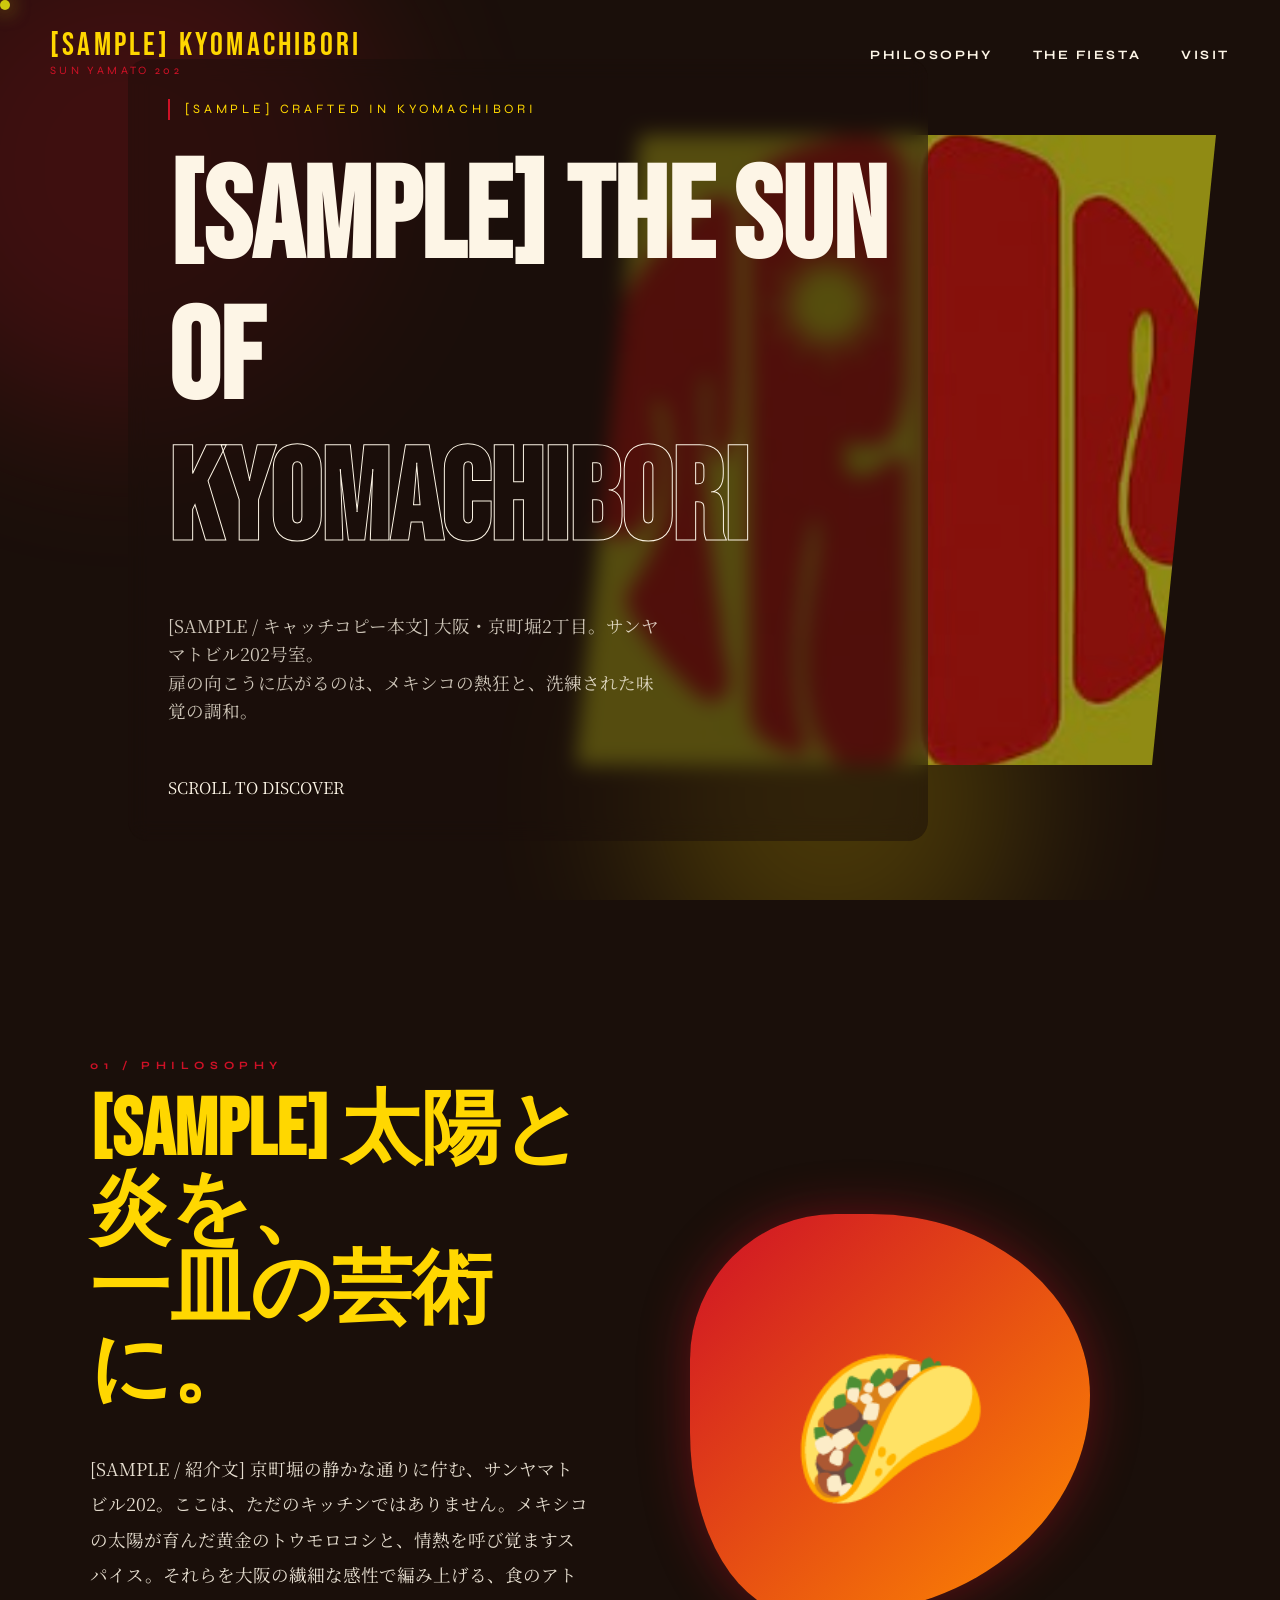
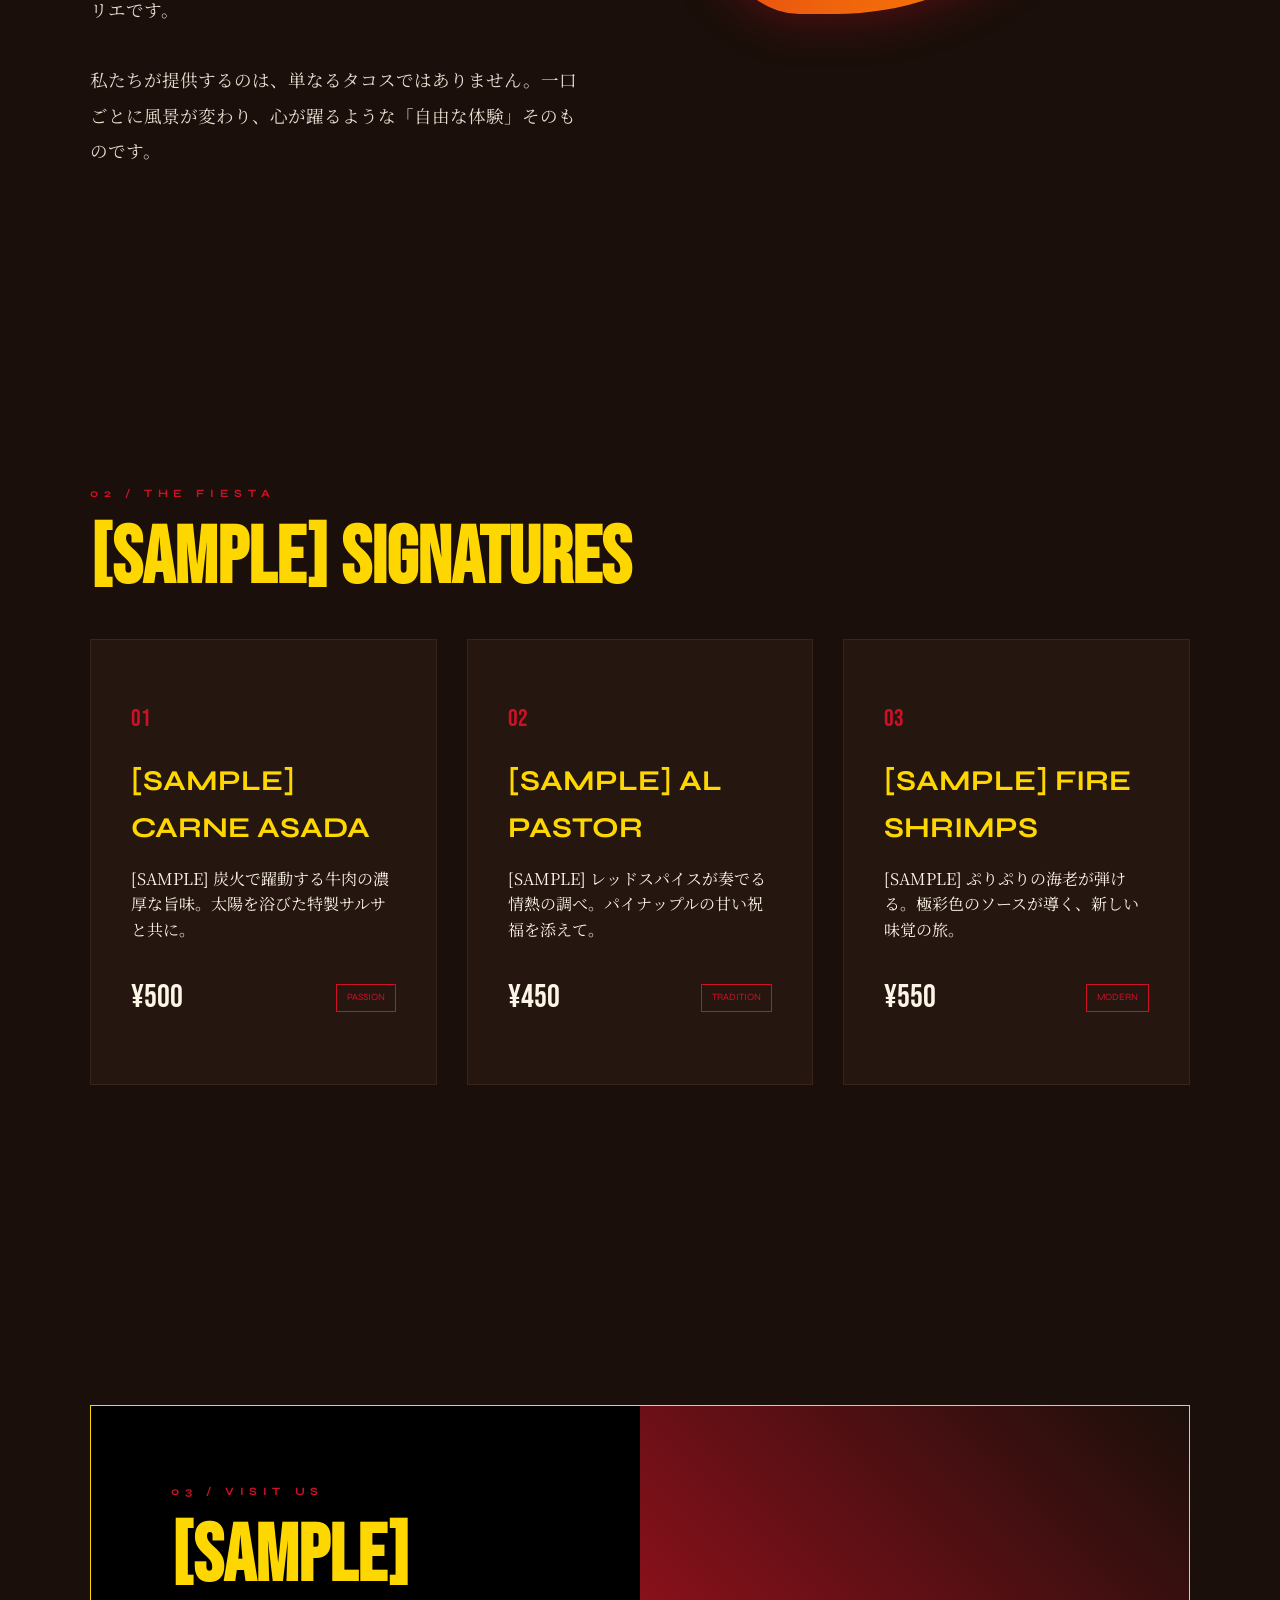
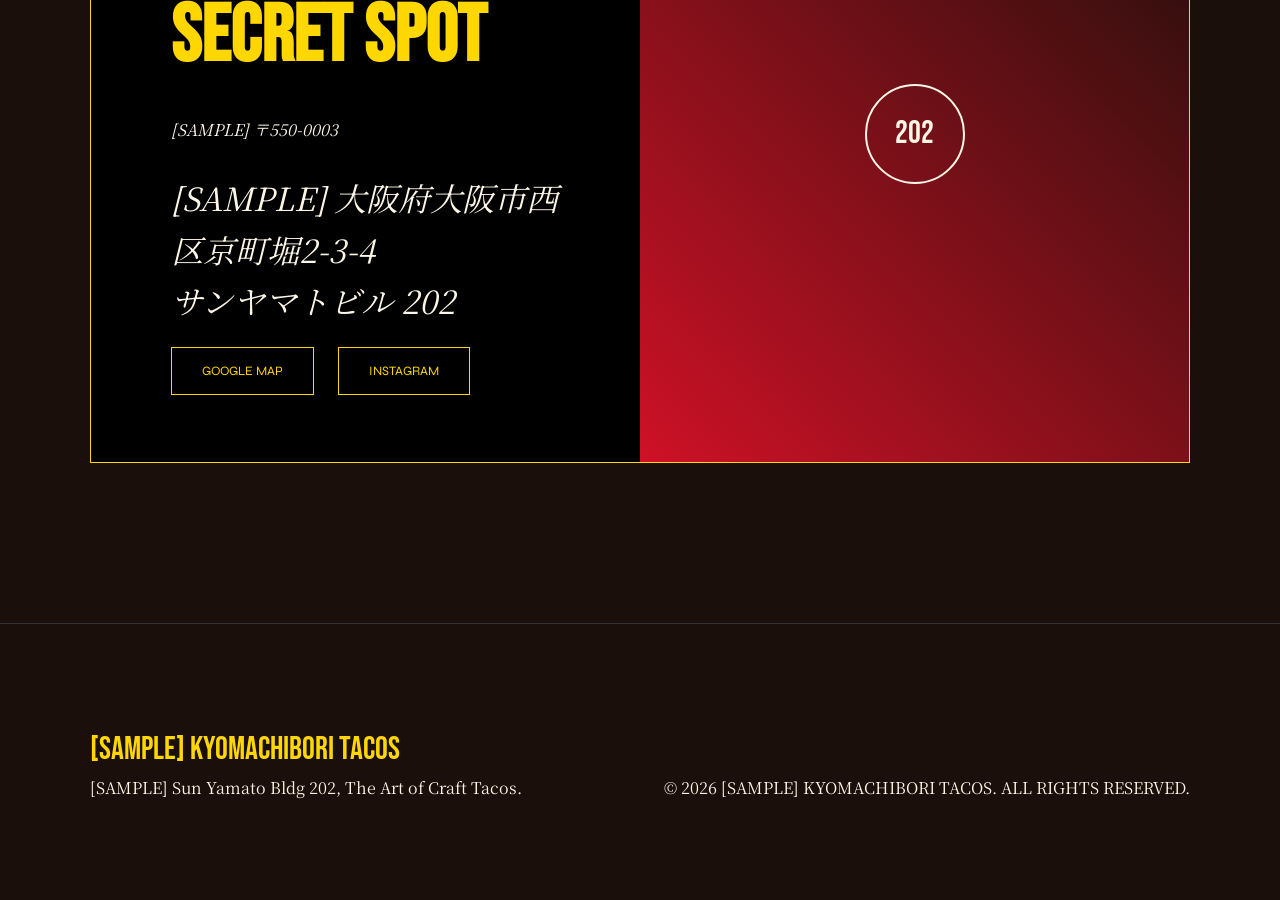
==== commit 0333187e: "Label text as [SAMPLE] to clarify placeholder content" ====
--- a/index.html
+++ b/index.html
@@ -3,7 +3,7 @@
 <head>
     <meta charset="UTF-8">
     <meta name="viewport" content="width=device-width, initial-scale=1.0">
-    <title>KYOMACHIBORI TACOS | Room 202 - The Art of Spice</title>
+    <title>[SAMPLE] KYOMACHIBORI TACOS | Room 202 - The Art of Spice</title>
     <link rel="stylesheet" href="style.css">
     <link rel="preconnect" href="https://fonts.googleapis.com">
     <link rel="preconnect" href="https://fonts.gstatic.com" crossorigin>
@@ -16,7 +16,7 @@
     <header class="glass-header">
         <div class="header-content">
             <div class="nav-logo">
-                <span class="logo-main">KYOMACHIBORI</span>
+                <span class="logo-main">[SAMPLE] KYOMACHIBORI</span>
                 <span class="logo-tag">SUN YAMATO 202</span>
             </div>
             <nav class="main-nav">
@@ -34,18 +34,17 @@
                 <div class="hero-img-mask">
                     <div class="hero-img-inner"></div>
                 </div>
-                <!-- 視覚効果としてのシェイプはテキストの背後に配置 -->
                 <div class="floating-shape shape-1"></div>
                 <div class="floating-shape shape-2"></div>
             </div>
             <div class="hero-text-area">
-                <div class="badge animate-fade">CRAFTED IN KYOMACHIBORI</div>
+                <div class="badge animate-fade">[SAMPLE] CRAFTED IN KYOMACHIBORI</div>
                 <h1 class="hero-title-v2">
-                    <span class="t-line-1">THE SUN OF</span>
+                    <span class="t-line-1">[SAMPLE] THE SUN OF</span>
                     <span class="t-line-2">KYOMACHIBORI</span>
                 </h1>
                 <p class="hero-sub-v2">
-                    大阪・京町堀2丁目。サンヤマトビル202号室。<br>
+                    [SAMPLE / キャッチコピー本文] 大阪・京町堀2丁目。サンヤマトビル202号室。<br>
                     扉の向こうに広がるのは、メキシコの熱狂と、洗練された味覚の調和。
                 </p>
                 <div class="hero-scroll-indicator">
@@ -62,10 +61,10 @@
                     <div class="split-text animate-reveal">
                         <h2 class="section-heading">
                             <span class="label">01 / PHILOSOPHY</span>
-                            太陽と炎を、<br>一皿の芸術に。
+                            [SAMPLE] 太陽と炎を、<br>一皿の芸術に。
                         </h2>
                         <p class="description">
-                            京町堀の静かな通りに佇む、サンヤマトビル202。ここは、ただのキッチンではありません。メキシコの太陽が育んだ黄金のトウモロコシと、情熱を呼び覚ますスパイス。それらを大阪の繊細な感性で編み上げる、食のアトリエです。<br><br>
+                            [SAMPLE / 紹介文] 京町堀の静かな通りに佇む、サンヤマトビル202。ここは、ただのキッチンではありません。メキシコの太陽が育んだ黄金のトウモロコシと、情熱を呼び覚ますスパイス。それらを大阪の繊細な感性で編み上げる、食のアトリエです。<br><br>
                             私たちが提供するのは、単なるタコスではありません。一口ごとに風景が変わり、心が躍るような「自由な体験」そのものです。
                         </p>
                     </div>
@@ -84,7 +83,7 @@
                 <div class="menu-header">
                     <h2 class="section-heading text-center">
                         <span class="label">02 / THE FIESTA</span>
-                        SIGNATURES
+                        [SAMPLE] SIGNATURES
                     </h2>
                 </div>
                 <div class="card-grid">
@@ -92,8 +91,8 @@
                         <div class="card-bg"></div>
                         <div class="card-content">
                             <span class="card-num">01</span>
-                            <h3>CARNE ASADA</h3>
-                            <p>炭火で躍動する牛肉の濃厚な旨味。太陽を浴びた特製サルサと共に。</p>
+                            <h3>[SAMPLE] CARNE ASADA</h3>
+                            <p>[SAMPLE] 炭火で躍動する牛肉の濃厚な旨味。太陽を浴びた特製サルサと共に。</p>
                             <div class="card-footer">
                                 <span class="price">¥500</span>
                                 <span class="tag">PASSION</span>
@@ -104,8 +103,8 @@
                         <div class="card-bg"></div>
                         <div class="card-content">
                             <span class="card-num">02</span>
-                            <h3>AL PASTOR</h3>
-                            <p>レッドスパイスが奏でる情熱の調べ。パイナップルの甘い祝福を添えて。</p>
+                            <h3>[SAMPLE] AL PASTOR</h3>
+                            <p>[SAMPLE] レッドスパイスが奏でる情熱の調べ。パイナップルの甘い祝福を添えて。</p>
                             <div class="card-footer">
                                 <span class="price">¥450</span>
                                 <span class="tag">TRADITION</span>
@@ -116,8 +115,8 @@
                         <div class="card-bg"></div>
                         <div class="card-content">
                             <span class="card-num">03</span>
-                            <h3>FIRE SHRIMPS</h3>
-                            <p>ぷりぷりの海老が弾ける。極彩色のソースが導く、新しい味覚の旅。</p>
+                            <h3>[SAMPLE] FIRE SHRIMPS</h3>
+                            <p>[SAMPLE] ぷりぷりの海老が弾ける。極彩色のソースが導く、新しい味覚の旅。</p>
                             <div class="card-footer">
                                 <span class="price">¥550</span>
                                 <span class="tag">MODERN</span>
@@ -135,11 +134,11 @@
                     <div class="location-details">
                         <h2 class="section-heading">
                             <span class="label">03 / VISIT US</span>
-                            SECRET SPOT
+                            [SAMPLE] SECRET SPOT
                         </h2>
                         <address>
-                            <p class="zip">〒550-0003</p>
-                            <p class="addr">大阪府大阪市西区京町堀2-3-4<br>サンヤマトビル 202</p>
+                            <p class="zip">[SAMPLE] 〒550-0003</p>
+                            <p class="addr">[SAMPLE] 大阪府大阪市西区京町堀2-3-4<br>サンヤマトビル 202</p>
                         </address>
                         <div class="contact-links">
                             <a href="#" class="btn-outline">GOOGLE MAP</a>
@@ -160,11 +159,11 @@
         <div class="container">
             <div class="footer-grid">
                 <div class="footer-brand">
-                    <span class="f-logo">KYOMACHIBORI TACOS</span>
-                    <p>Sun Yamato Bldg 202, The Art of Craft Tacos.</p>
+                    <span class="f-logo">[SAMPLE] KYOMACHIBORI TACOS</span>
+                    <p>[SAMPLE] Sun Yamato Bldg 202, The Art of Craft Tacos.</p>
                 </div>
                 <div class="footer-copy">
-                    &copy; 2026 KYOMACHIBORI TACOS. ALL RIGHTS RESERVED.
+                    &copy; 2026 [SAMPLE] KYOMACHIBORI TACOS. ALL RIGHTS RESERVED.
                 </div>
             </div>
         </div>
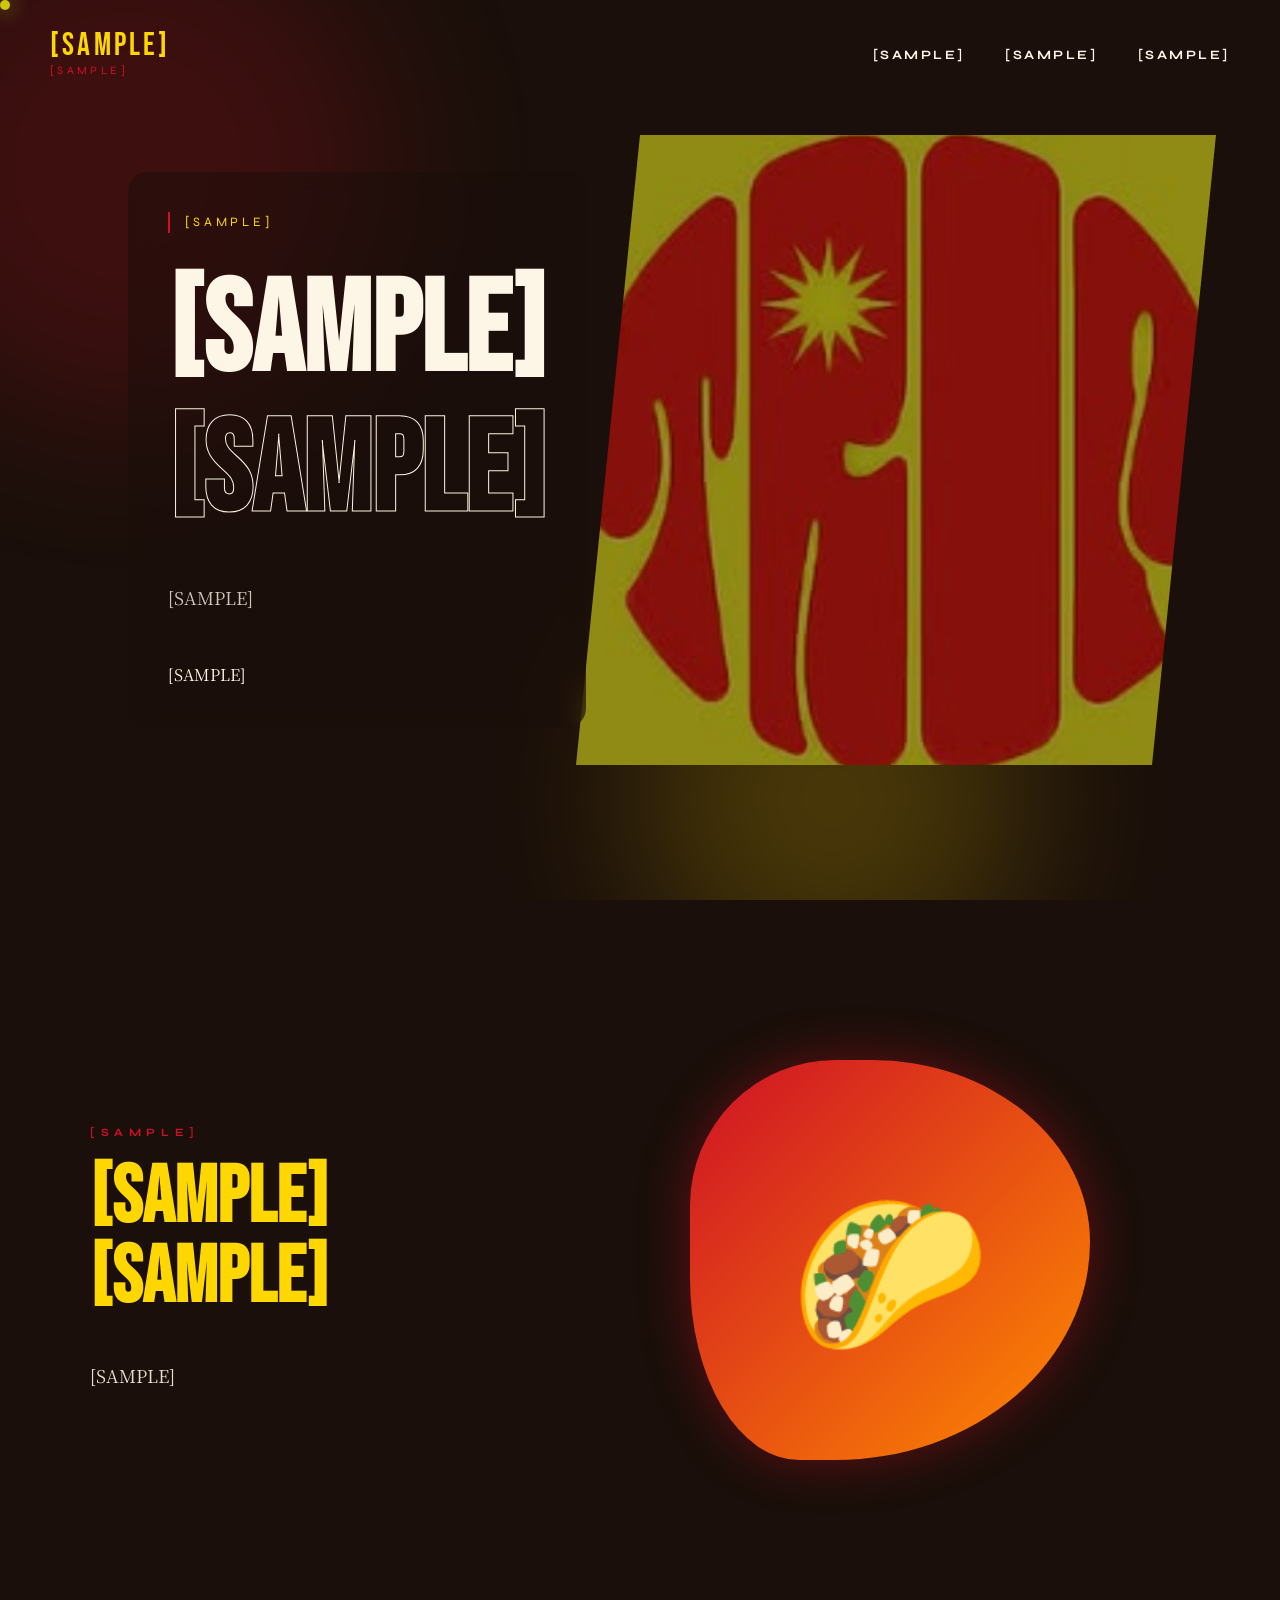
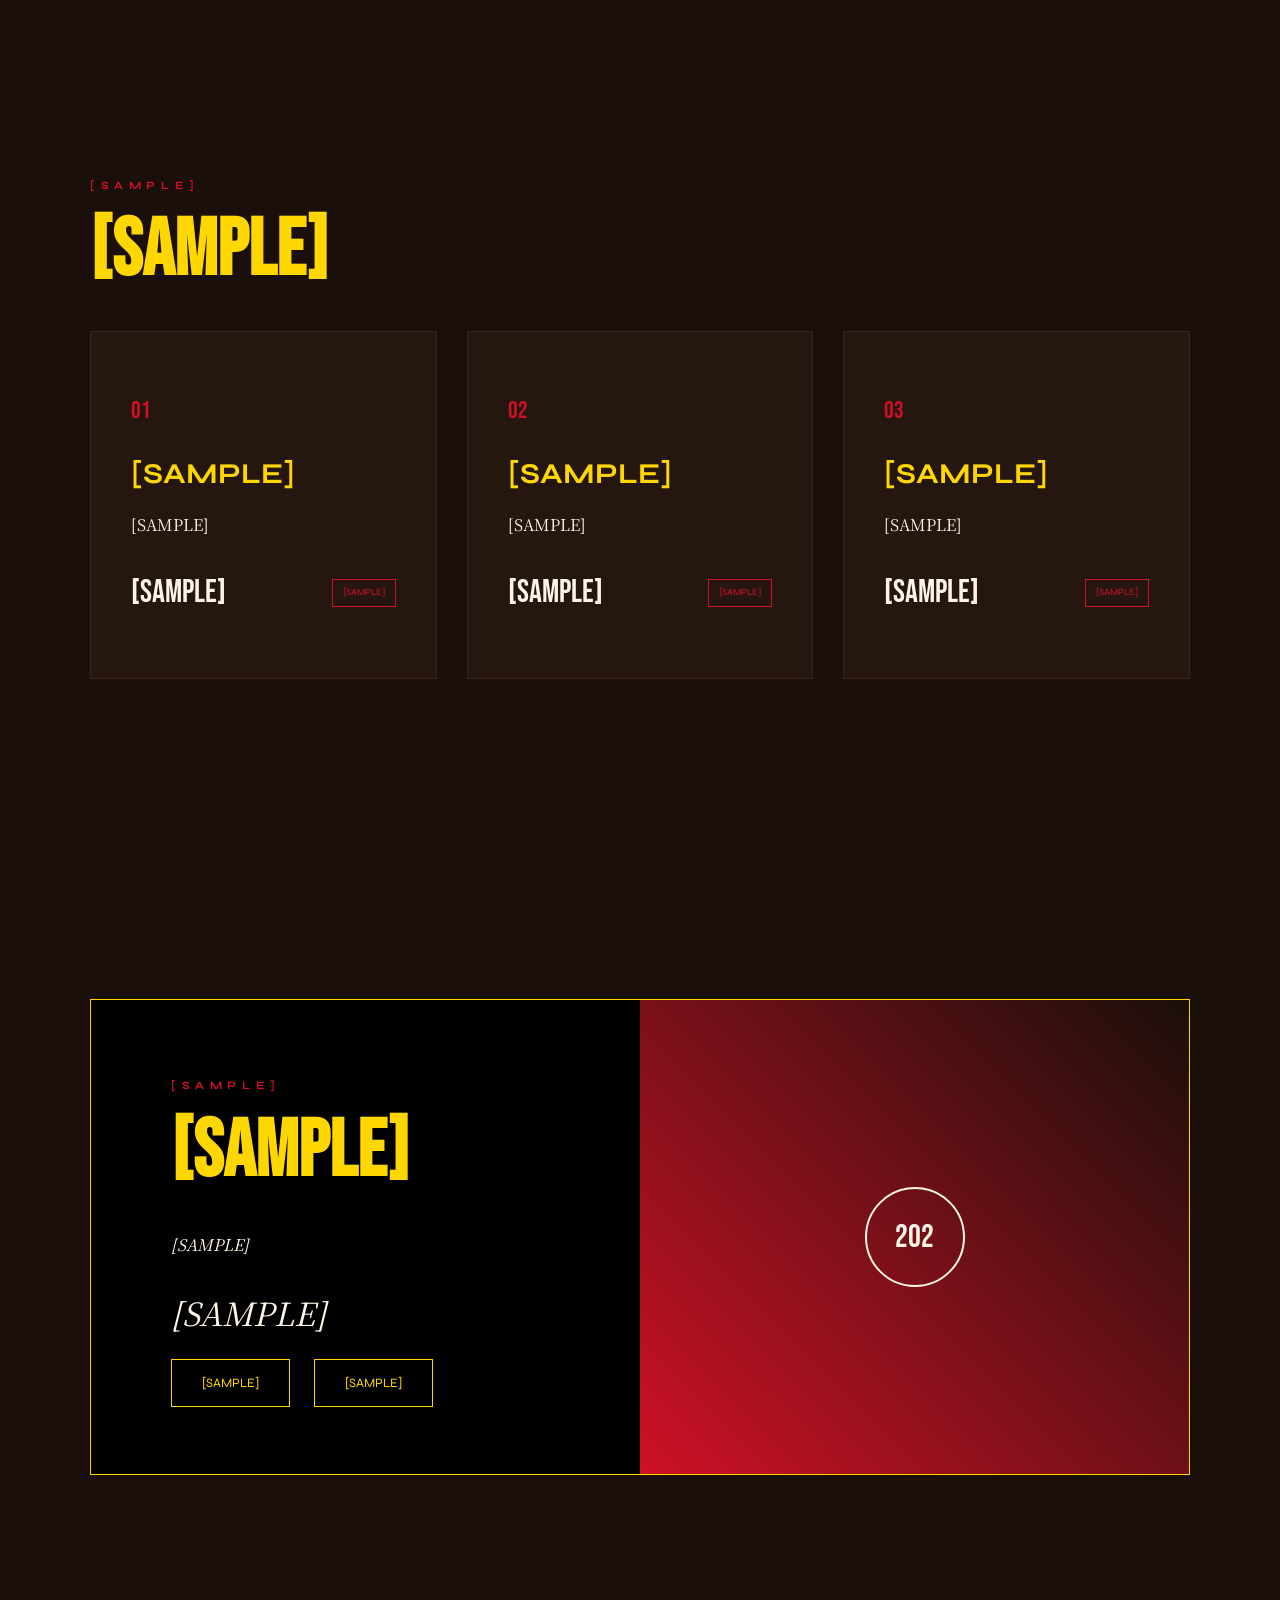
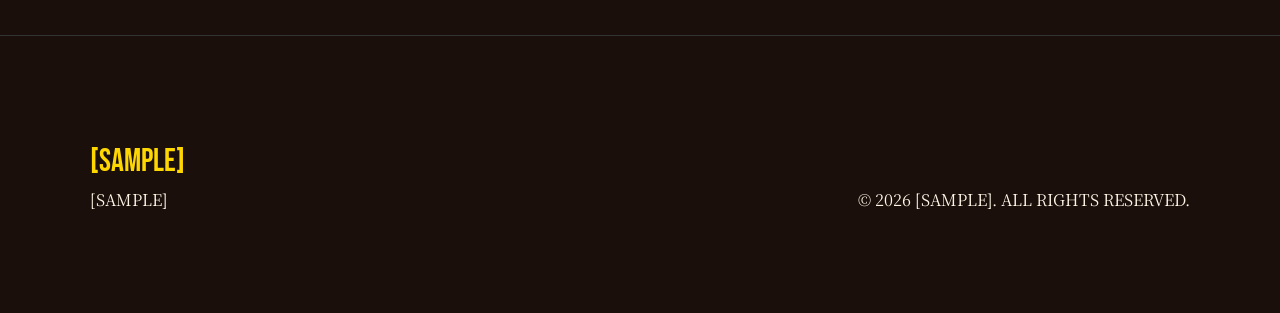
==== commit 46910c30: "Remove all sample sentences and keep only [SAMPLE] labels" ====
--- a/index.html
+++ b/index.html
@@ -3,7 +3,7 @@
 <head>
     <meta charset="UTF-8">
     <meta name="viewport" content="width=device-width, initial-scale=1.0">
-    <title>[SAMPLE] KYOMACHIBORI TACOS | Room 202 - The Art of Spice</title>
+    <title>[SAMPLE]</title>
     <link rel="stylesheet" href="style.css">
     <link rel="preconnect" href="https://fonts.googleapis.com">
     <link rel="preconnect" href="https://fonts.gstatic.com" crossorigin>
@@ -16,13 +16,13 @@
     <header class="glass-header">
         <div class="header-content">
             <div class="nav-logo">
-                <span class="logo-main">[SAMPLE] KYOMACHIBORI</span>
-                <span class="logo-tag">SUN YAMATO 202</span>
+                <span class="logo-main">[SAMPLE]</span>
+                <span class="logo-tag">[SAMPLE]</span>
             </div>
             <nav class="main-nav">
-                <a href="#philosophy" class="nav-link">PHILOSOPHY</a>
-                <a href="#menu" class="nav-link">THE FIESTA</a>
-                <a href="#location" class="nav-link">VISIT</a>
+                <a href="#philosophy" class="nav-link">[SAMPLE]</a>
+                <a href="#menu" class="nav-link">[SAMPLE]</a>
+                <a href="#location" class="nav-link">[SAMPLE]</a>
             </nav>
         </div>
     </header>
@@ -38,18 +38,17 @@
                 <div class="floating-shape shape-2"></div>
             </div>
             <div class="hero-text-area">
-                <div class="badge animate-fade">[SAMPLE] CRAFTED IN KYOMACHIBORI</div>
+                <div class="badge animate-fade">[SAMPLE]</div>
                 <h1 class="hero-title-v2">
-                    <span class="t-line-1">[SAMPLE] THE SUN OF</span>
-                    <span class="t-line-2">KYOMACHIBORI</span>
+                    <span class="t-line-1">[SAMPLE]</span>
+                    <span class="t-line-2">[SAMPLE]</span>
                 </h1>
                 <p class="hero-sub-v2">
-                    [SAMPLE / キャッチコピー本文] 大阪・京町堀2丁目。サンヤマトビル202号室。<br>
-                    扉の向こうに広がるのは、メキシコの熱狂と、洗練された味覚の調和。
+                    [SAMPLE]
                 </p>
                 <div class="hero-scroll-indicator">
                     <span class="mouse"></span>
-                    <span class="text">SCROLL TO DISCOVER</span>
+                    <span class="text">[SAMPLE]</span>
                 </div>
             </div>
         </section>
@@ -60,12 +59,11 @@
                 <div class="split-layout">
                     <div class="split-text animate-reveal">
                         <h2 class="section-heading">
-                            <span class="label">01 / PHILOSOPHY</span>
-                            [SAMPLE] 太陽と炎を、<br>一皿の芸術に。
+                            <span class="label">[SAMPLE]</span>
+                            [SAMPLE]<br>[SAMPLE]
                         </h2>
                         <p class="description">
-                            [SAMPLE / 紹介文] 京町堀の静かな通りに佇む、サンヤマトビル202。ここは、ただのキッチンではありません。メキシコの太陽が育んだ黄金のトウモロコシと、情熱を呼び覚ますスパイス。それらを大阪の繊細な感性で編み上げる、食のアトリエです。<br><br>
-                            私たちが提供するのは、単なるタコスではありません。一口ごとに風景が変わり、心が躍るような「自由な体験」そのものです。
+                            [SAMPLE]
                         </p>
                     </div>
                     <div class="split-visual animate-reveal">
@@ -82,8 +80,8 @@
             <div class="container">
                 <div class="menu-header">
                     <h2 class="section-heading text-center">
-                        <span class="label">02 / THE FIESTA</span>
-                        [SAMPLE] SIGNATURES
+                        <span class="label">[SAMPLE]</span>
+                        [SAMPLE]
                     </h2>
                 </div>
                 <div class="card-grid">
@@ -91,11 +89,11 @@
                         <div class="card-bg"></div>
                         <div class="card-content">
                             <span class="card-num">01</span>
-                            <h3>[SAMPLE] CARNE ASADA</h3>
-                            <p>[SAMPLE] 炭火で躍動する牛肉の濃厚な旨味。太陽を浴びた特製サルサと共に。</p>
+                            <h3>[SAMPLE]</h3>
+                            <p>[SAMPLE]</p>
                             <div class="card-footer">
-                                <span class="price">¥500</span>
-                                <span class="tag">PASSION</span>
+                                <span class="price">[SAMPLE]</span>
+                                <span class="tag">[SAMPLE]</span>
                             </div>
                         </div>
                     </div>
@@ -103,11 +101,11 @@
                         <div class="card-bg"></div>
                         <div class="card-content">
                             <span class="card-num">02</span>
-                            <h3>[SAMPLE] AL PASTOR</h3>
-                            <p>[SAMPLE] レッドスパイスが奏でる情熱の調べ。パイナップルの甘い祝福を添えて。</p>
+                            <h3>[SAMPLE]</h3>
+                            <p>[SAMPLE]</p>
                             <div class="card-footer">
-                                <span class="price">¥450</span>
-                                <span class="tag">TRADITION</span>
+                                <span class="price">[SAMPLE]</span>
+                                <span class="tag">[SAMPLE]</span>
                             </div>
                         </div>
                     </div>
@@ -115,11 +113,11 @@
                         <div class="card-bg"></div>
                         <div class="card-content">
                             <span class="card-num">03</span>
-                            <h3>[SAMPLE] FIRE SHRIMPS</h3>
-                            <p>[SAMPLE] ぷりぷりの海老が弾ける。極彩色のソースが導く、新しい味覚の旅。</p>
+                            <h3>[SAMPLE]</h3>
+                            <p>[SAMPLE]</p>
                             <div class="card-footer">
-                                <span class="price">¥550</span>
-                                <span class="tag">MODERN</span>
+                                <span class="price">[SAMPLE]</span>
+                                <span class="tag">[SAMPLE]</span>
                             </div>
                         </div>
                     </div>
@@ -133,16 +131,16 @@
                 <div class="location-box-v2 animate-reveal">
                     <div class="location-details">
                         <h2 class="section-heading">
-                            <span class="label">03 / VISIT US</span>
-                            [SAMPLE] SECRET SPOT
+                            <span class="label">[SAMPLE]</span>
+                            [SAMPLE]
                         </h2>
                         <address>
-                            <p class="zip">[SAMPLE] 〒550-0003</p>
-                            <p class="addr">[SAMPLE] 大阪府大阪市西区京町堀2-3-4<br>サンヤマトビル 202</p>
+                            <p class="zip">[SAMPLE]</p>
+                            <p class="addr">[SAMPLE]</p>
                         </address>
                         <div class="contact-links">
-                            <a href="#" class="btn-outline">GOOGLE MAP</a>
-                            <a href="#" class="btn-outline">INSTAGRAM</a>
+                            <a href="#" class="btn-outline">[SAMPLE]</a>
+                            <a href="#" class="btn-outline">[SAMPLE]</a>
                         </div>
                     </div>
                     <div class="location-map-v2">
@@ -159,11 +157,11 @@
         <div class="container">
             <div class="footer-grid">
                 <div class="footer-brand">
-                    <span class="f-logo">[SAMPLE] KYOMACHIBORI TACOS</span>
-                    <p>[SAMPLE] Sun Yamato Bldg 202, The Art of Craft Tacos.</p>
+                    <span class="f-logo">[SAMPLE]</span>
+                    <p>[SAMPLE]</p>
                 </div>
                 <div class="footer-copy">
-                    &copy; 2026 [SAMPLE] KYOMACHIBORI TACOS. ALL RIGHTS RESERVED.
+                    &copy; 2026 [SAMPLE]. ALL RIGHTS RESERVED.
                 </div>
             </div>
         </div>
